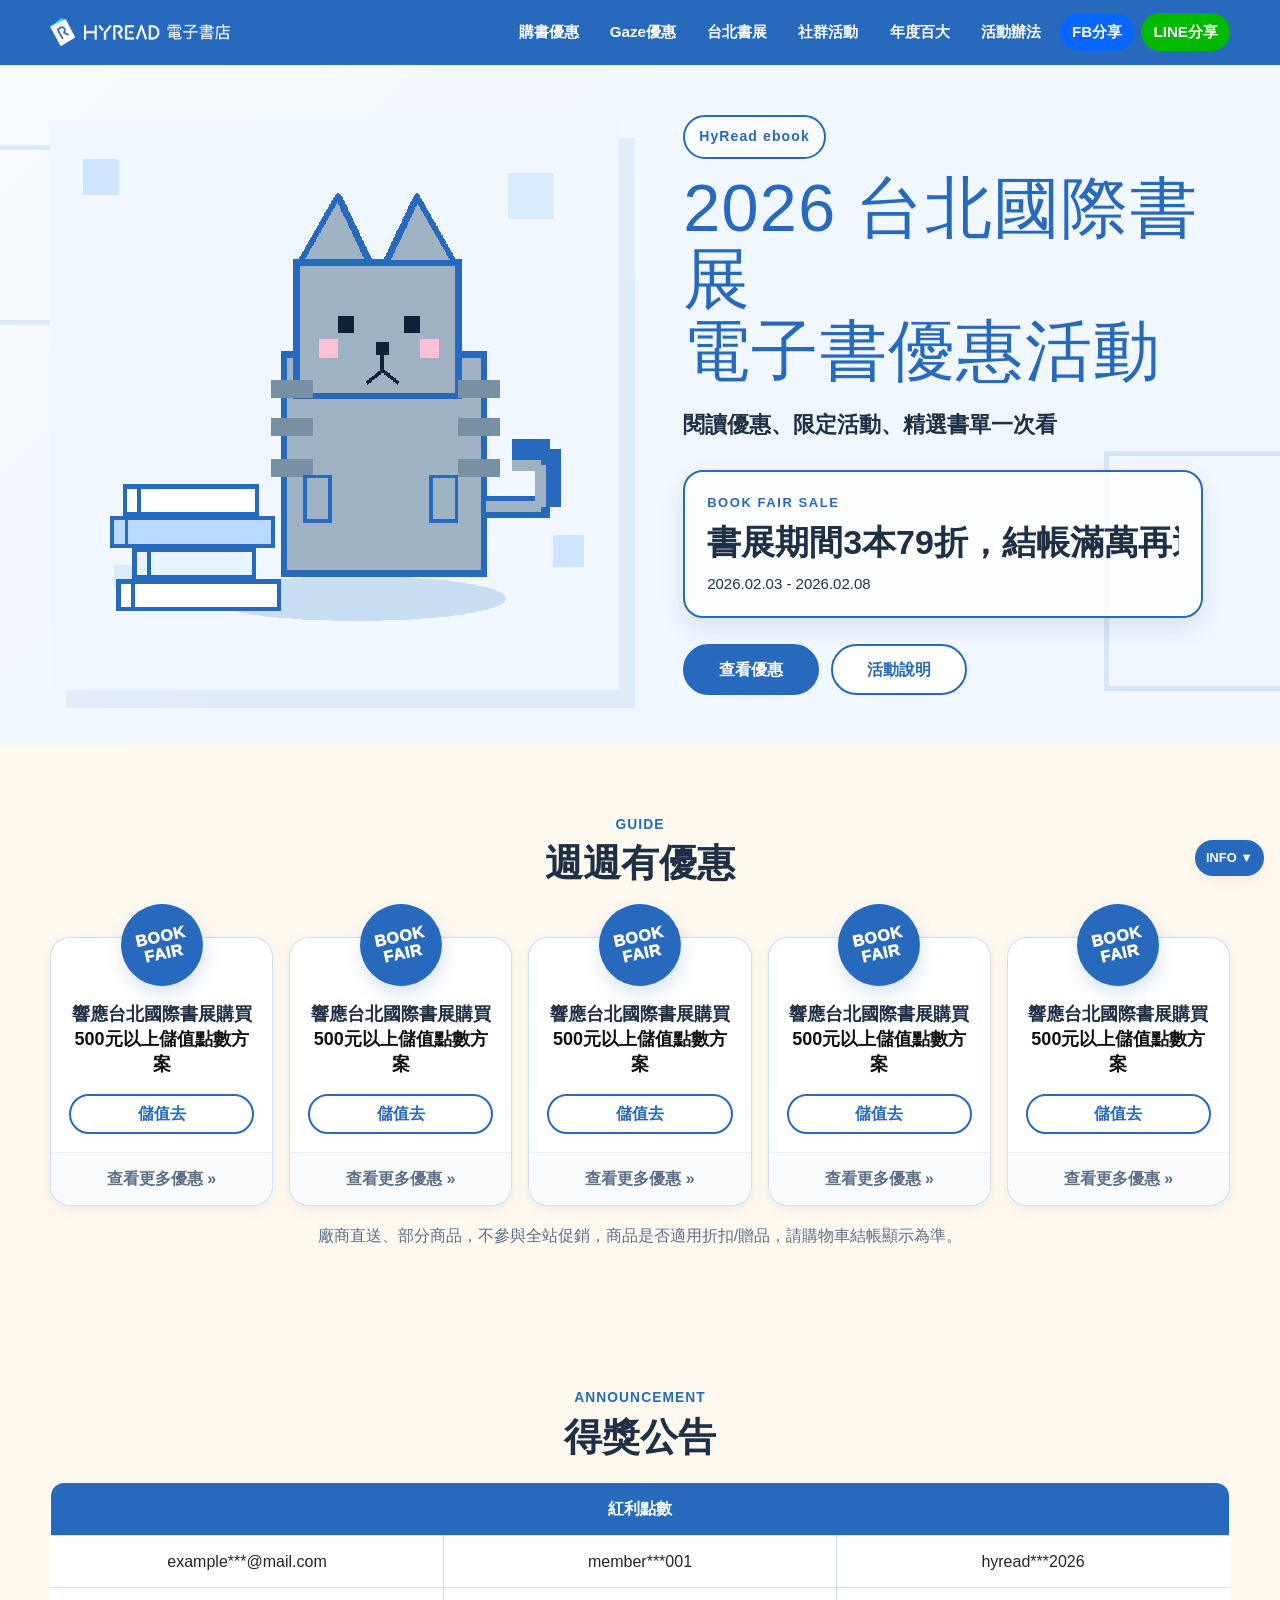
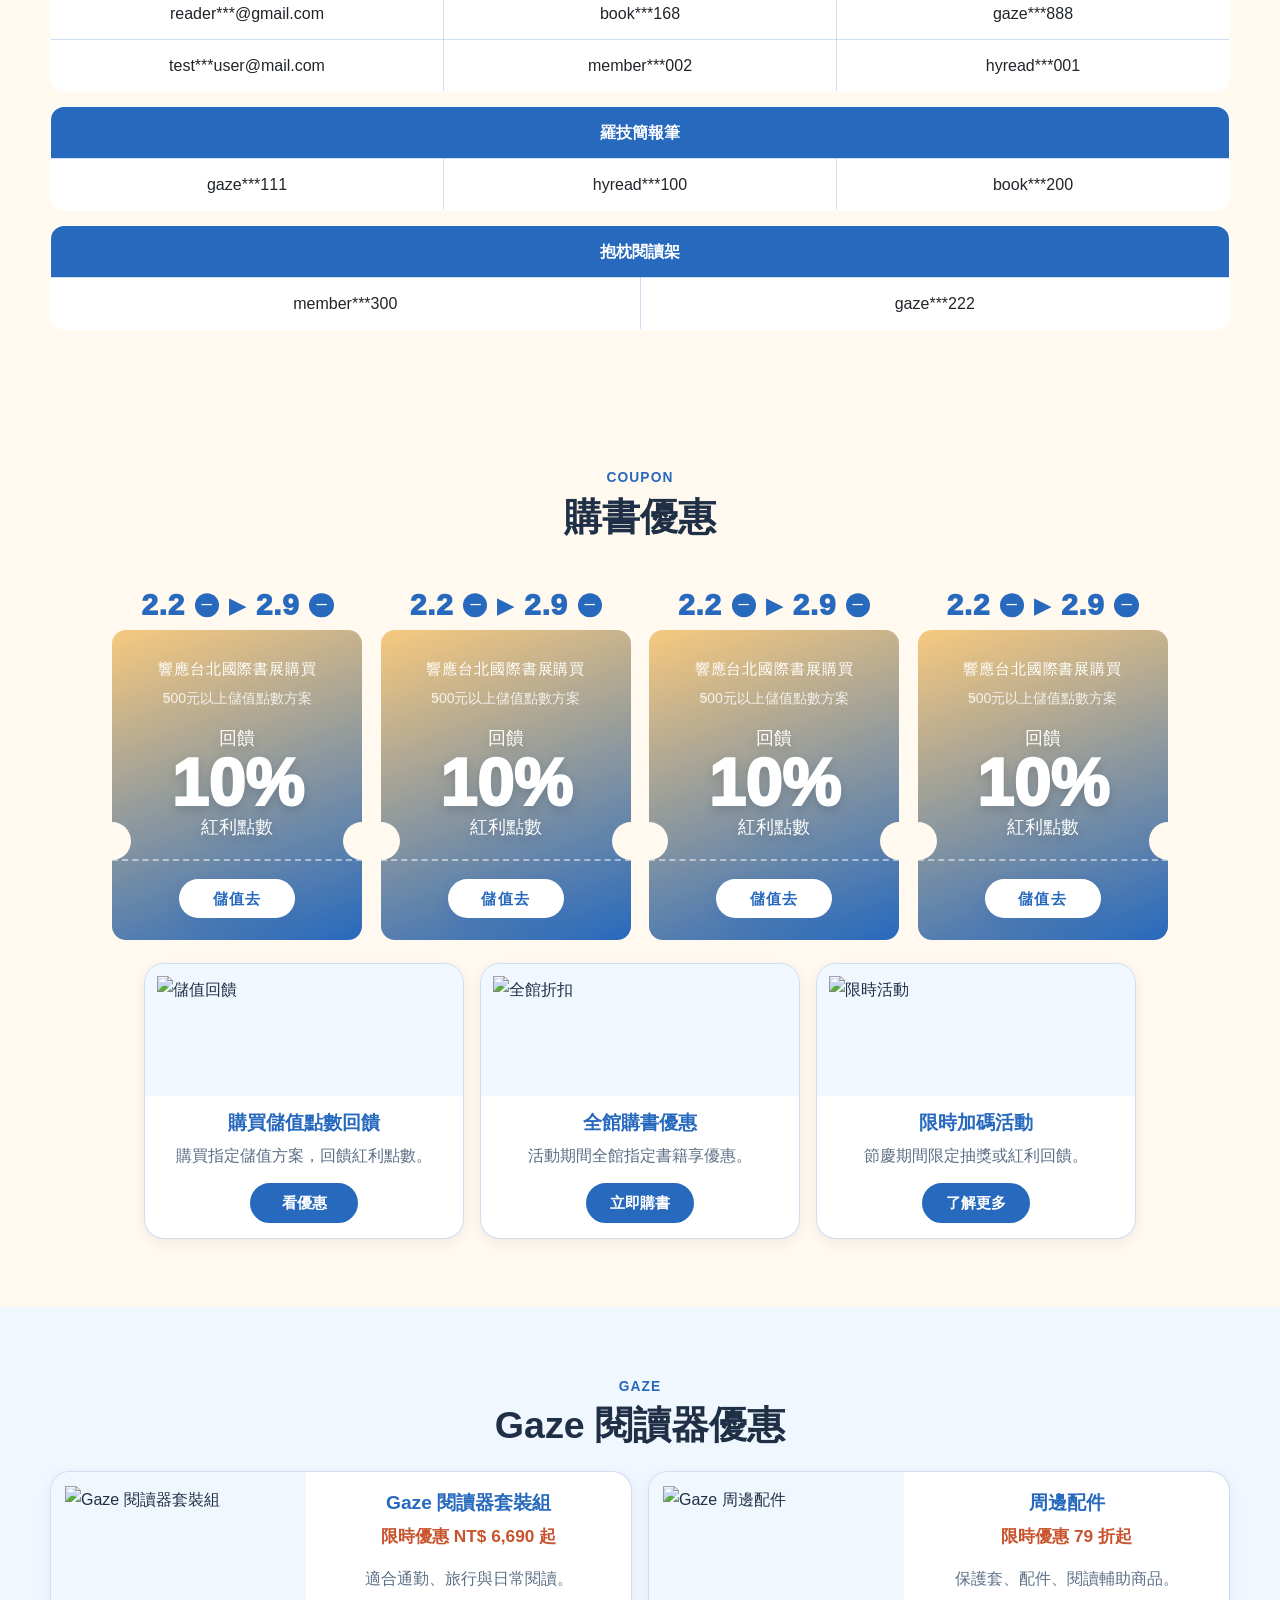
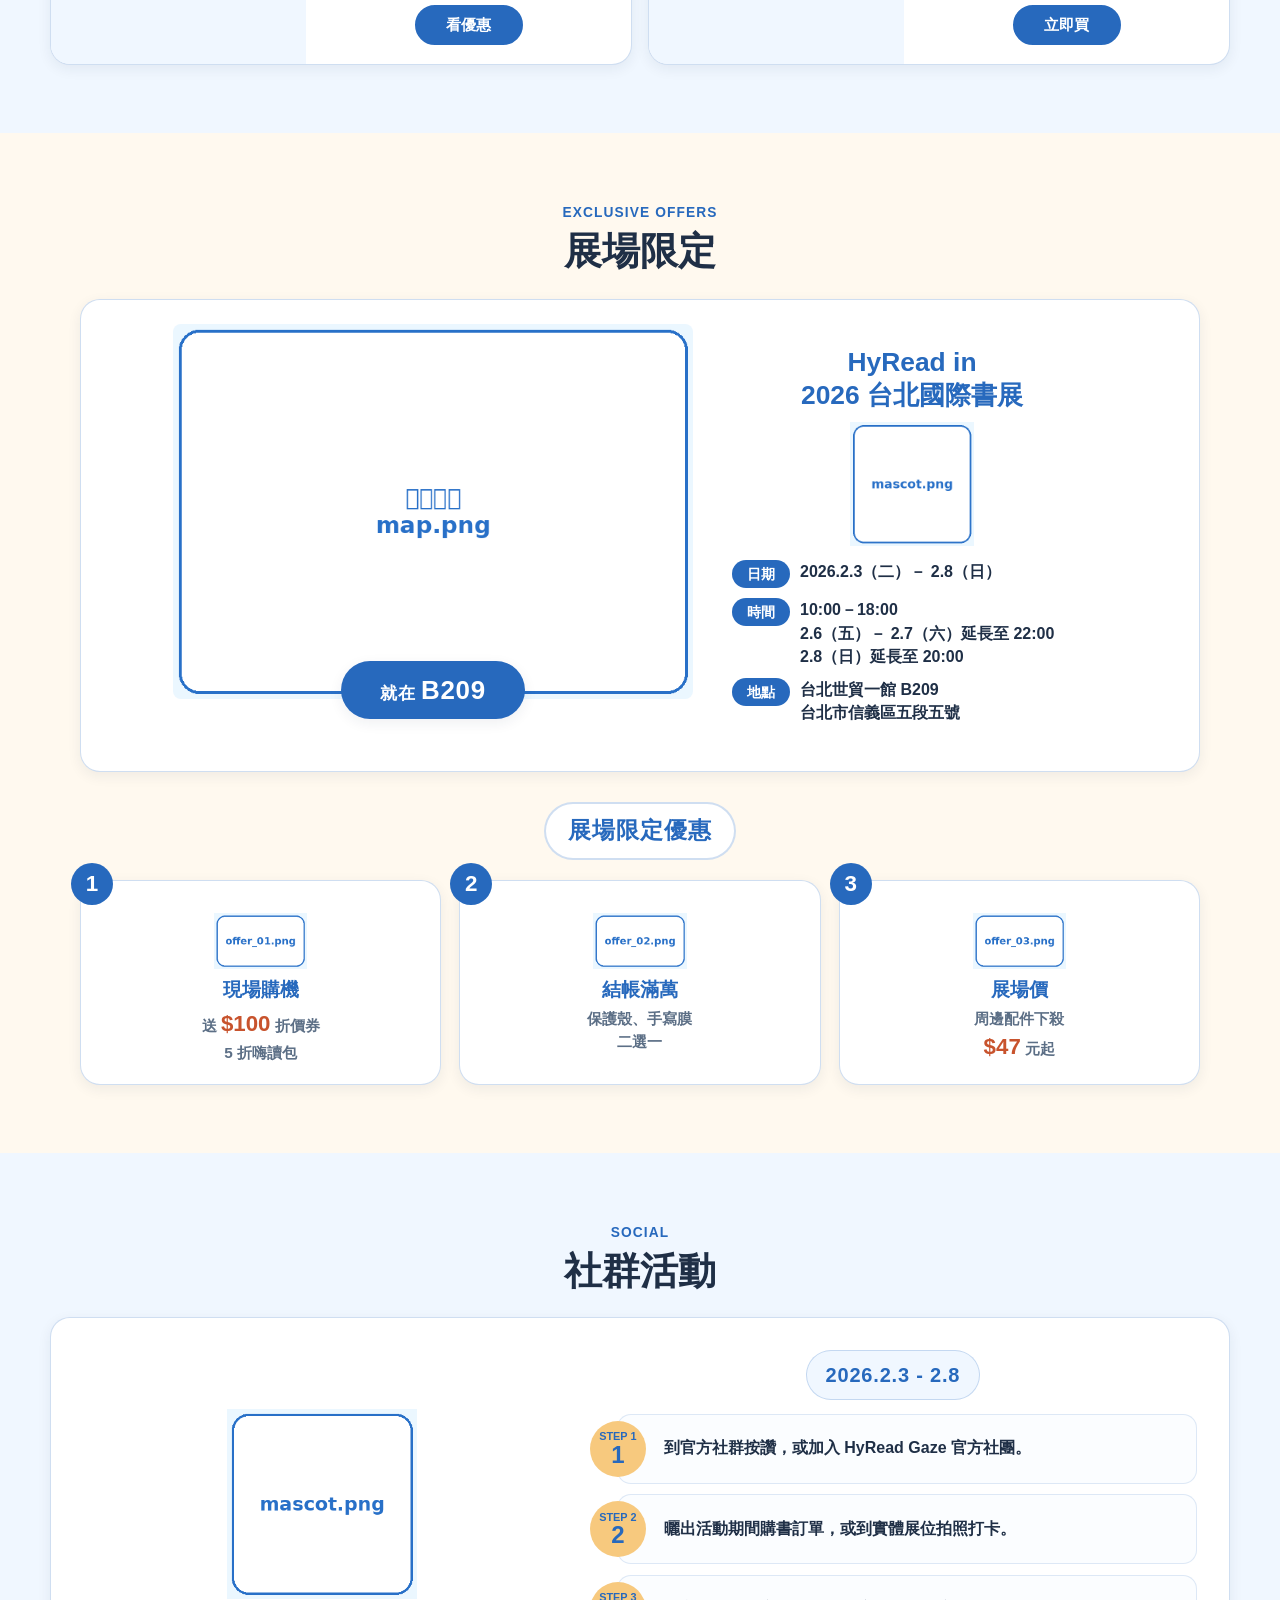
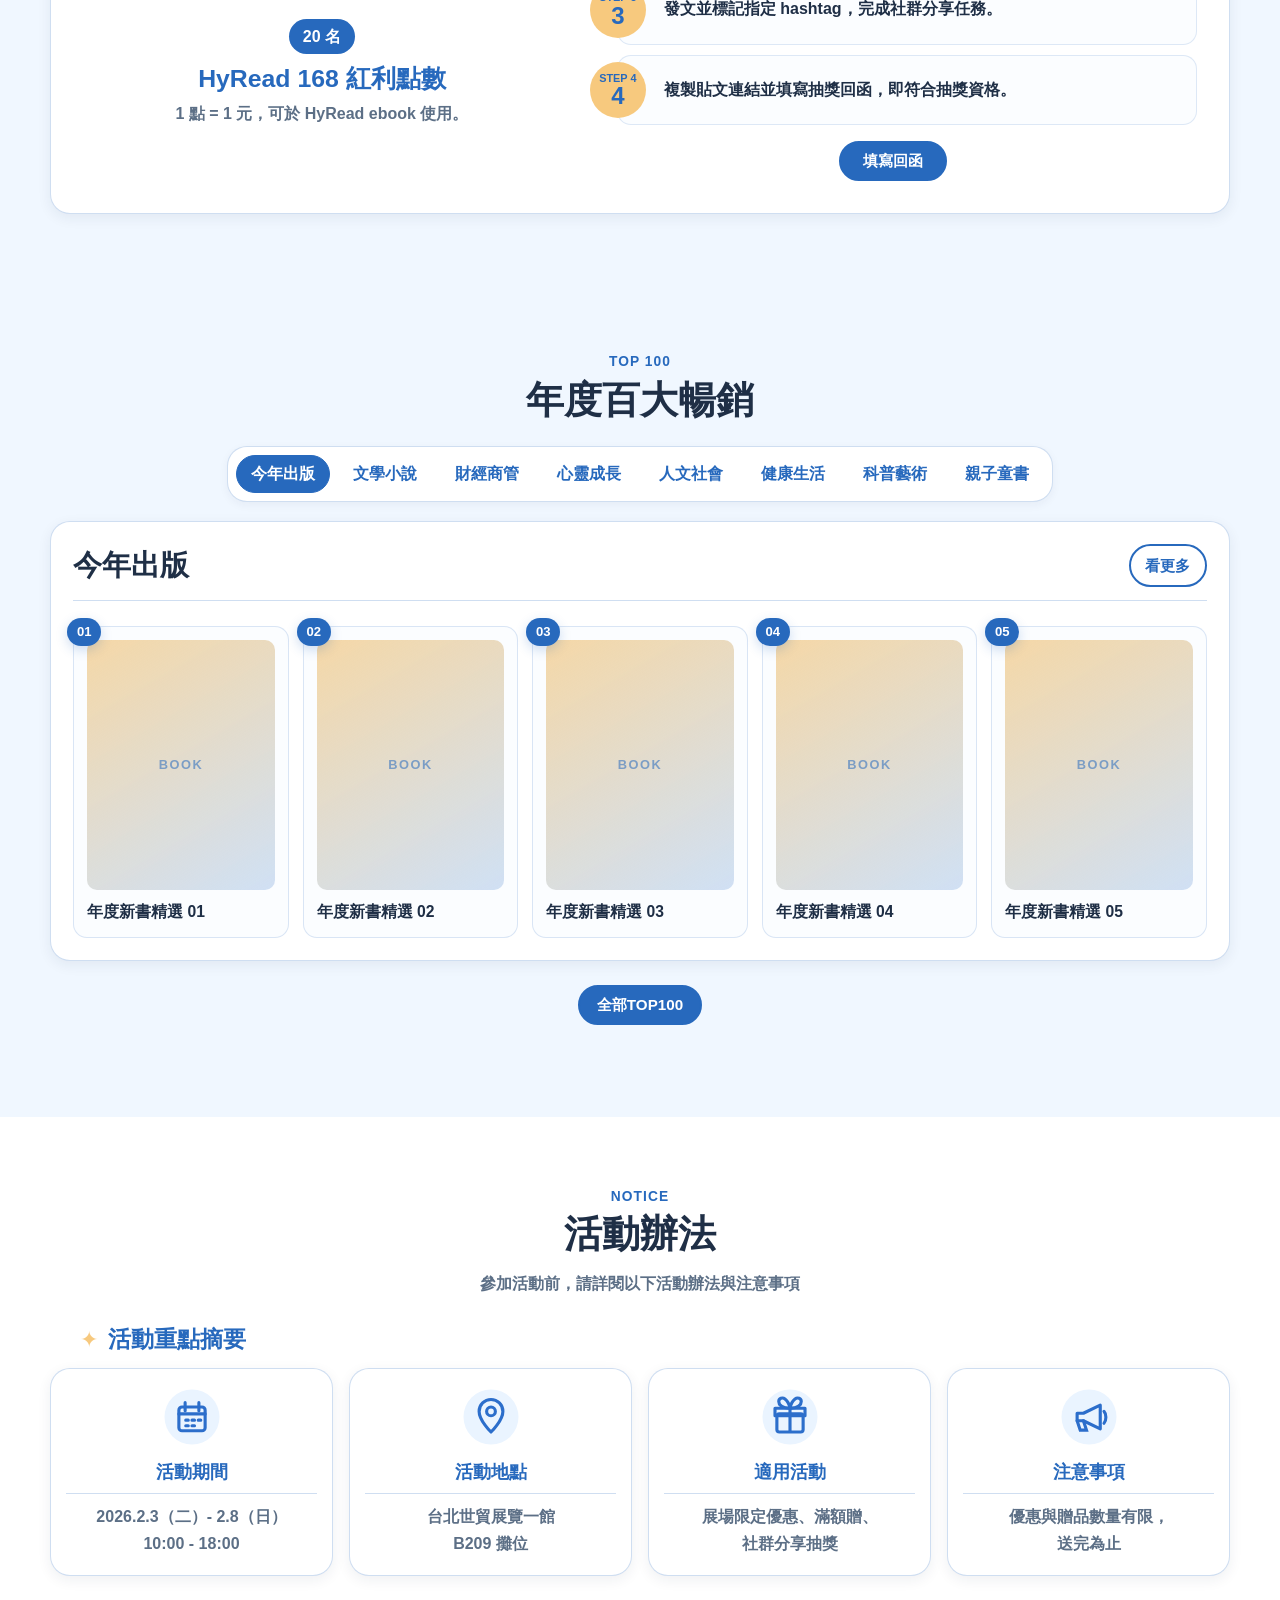
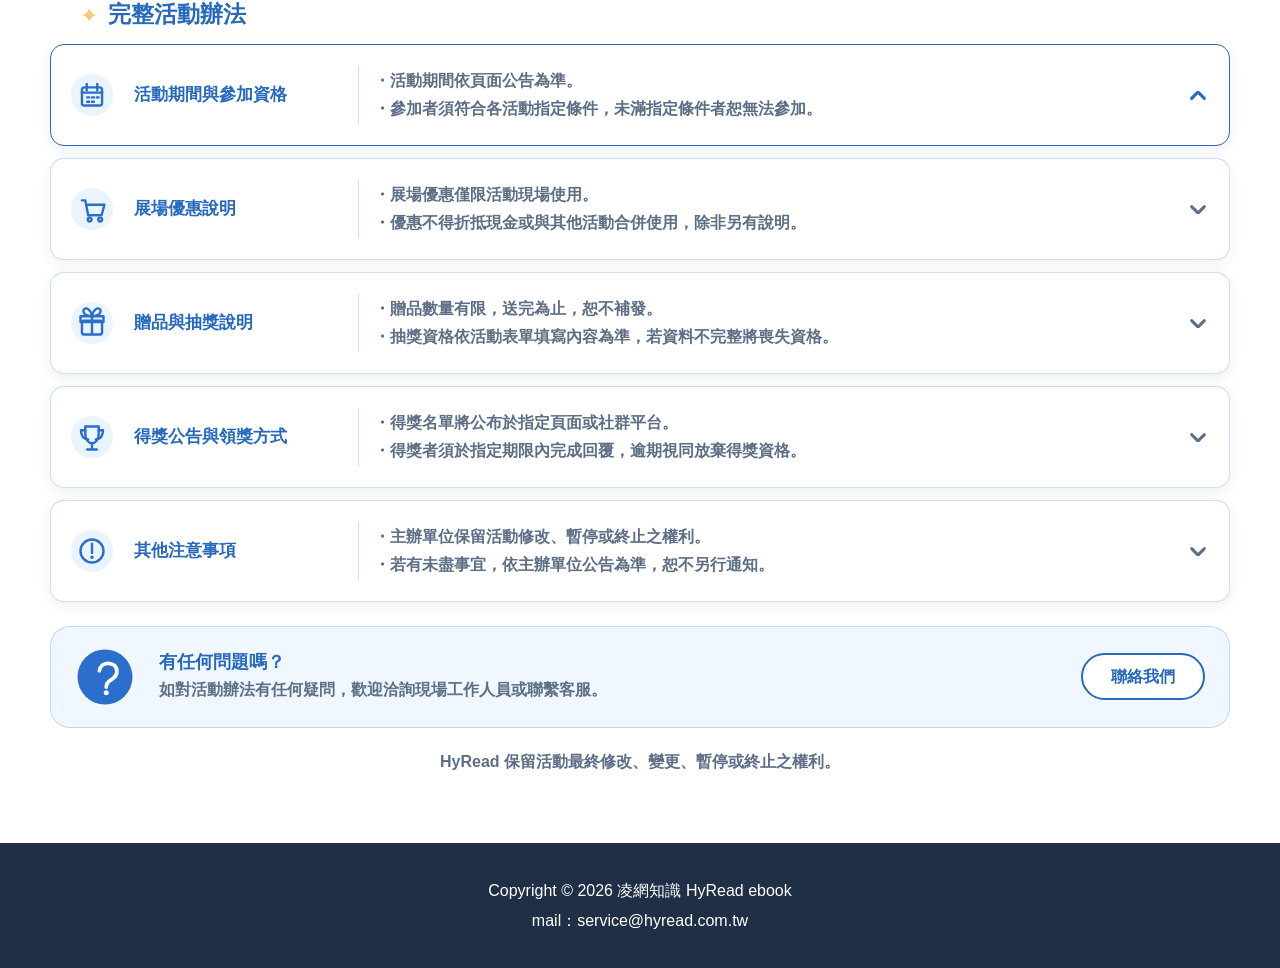
==== tibe-template-framework/index.html @ 0e1601df "Hyread bookfair web template all" ====
<!DOCTYPE html>
<html lang="zh-Hant-TW">
<head>
  <meta charset="UTF-8">
  <meta http-equiv="X-UA-Compatible" content="IE=edge,chrome=1">
  <meta name="viewport" content="width=device-width, initial-scale=1">
  <title>HyRead 線上國際書展｜活動頁模板</title>
  <meta name="description" content="HyRead 線上國際書展活動頁通用模板">
  <meta property="og:title" content="HyRead 線上國際書展">
  <meta property="og:description" content="活動優惠、Gaze 閱讀器優惠、社群活動與活動辦法。">
  <meta property="og:image" content="images/og.jpg">

  <!-- Bootstrap 4 對應版：如正式站已有載入，可刪除 CDN 並改用既有 css/js -->
  <link rel="stylesheet" href="https://cdn.jsdelivr.net/npm/bootstrap@4.6.2/dist/css/bootstrap.min.css">
  <!-- Font Awesome 用於社交分享按鈕 -->
  <link rel="stylesheet" href="https://cdnjs.cloudflare.com/ajax/libs/font-awesome/4.7.0/css/font-awesome.min.css">
  <link rel="stylesheet" href="css/event-framework.css">
  
  <!-- 社交分享按鈕樣式 -->
  <style>
    .share-buttons {
      display: flex;
      gap: 0.45rem;
      align-items: center;
      justify-content: center;
    }
    
    .share-buttons .fb-share {
      background: #0866FF;
      color: white;
    }
    
    .share-buttons .line-share {
      background: #00B900;
      color: white;
      display: inline-flex;
      align-items: center;
      min-height: 36px;
      padding: 0.35rem 0.75rem;
      border-radius: 999px;
      font-weight: 700;
      font-size: 0.95rem;
      text-decoration: none;
    }
    
    .share-buttons .line-share:hover {
      color: black;
      background: white;
    }
  </style>
</head>

<body>
  <!-- Go To Top / Info -->
  <button type="button" id="btnTop" class="float-action float-action--top" aria-label="回到上方">TOP ▲</button>
  <a href="#note" id="btnNote" class="float-action float-action--note" aria-label="前往活動辦法">INFO ▼</a>

  <!-- Layout：Navbar -->
  <nav class="event-navbar" id="navbar">
    <div class="event-container event-navbar__inner">
      <a class="event-navbar__brand" href="https://ebook.hyread.com.tw/" target="_blank" rel="noopener">
        <img src="images/hyreadlogo.png" alt="HyRead ebook 電子書店">
      </a>

      <button class="event-navbar__toggle" type="button" aria-controls="eventNavMenu" aria-expanded="false">
        <span></span><span></span><span></span>
      </button>

      <div class="event-navbar__menu" id="eventNavMenu">
        <a href="#coupon">購書優惠</a>
        <a href="#gaze">Gaze優惠</a>
        <a href="#bookfair">台北書展</a>
        <a href="#social">社群活動</a>
        <a href="#top100">年度百大</a>
        <a href="#note">活動辦法</a>
        
        <!-- 社交分享按鈕 -->
        <div class="share-buttons">
          <!-- FB分享 -->
          <a class="fb-share" href="https://www.facebook.com/sharer/sharer.php?u=https://ebook.hyread.com.tw/activity/2026tibe/index.html" target="_blank" rel="nofollow" title="分享到Facebook">
            FB分享
          </a>
          
          <!-- Line分享 -->
          <a class="line-share" href="https://social-plugins.line.me/lineit/share?url=https%3A%2F%2Febook.hyread.com.tw%2Factivity%2F2026tibe%2Findex.html" target="_blank" rel="nofollow" title="分享到LINE">
            LINE分享
          </a>
        </div>
      </div>
    </div>
  </nav>

  <!-- Sections：Hero，可只換圖片即可套用不同 UI -->
  <header class="event-hero" id="top">
    <section class="hy-kv" data-theme="bookfair" aria-label="HyRead reusable KV">
      <div class="hy-kv__inner">
        <div class="hy-kv__visual">
          <img src="images/kv_pic.png" alt="活動主視覺">
        </div>

        <div class="hy-kv__content">
          <p class="hy-kv__eyebrow">HyRead ebook</p>
          <h1 class="hy-kv__title">
            2026 台北國際書展<br>
            電子書優惠活動
          </h1>
          <p class="hy-kv__subtitle">閱讀優惠、限定活動、精選書單一次看</p>

          <div class="hy-kv__sale-card">
            <span class="hy-kv__sale-label">BOOK FAIR SALE</span>
            <div class="hy-kv__marquee" aria-label="活動優惠方案">
              <div class="hy-kv__marquee-track">
                <strong>書展期間3本79折，結帳滿萬再送小夜貓全家套組，數量有限送完為止！！</strong>
                <strong aria-hidden="true">書展期間3本79折，結帳滿萬再送小夜貓全家套組，數量有限送完為止！！</strong>
              </div>
            </div>
            <small>2026.02.03 - 2026.02.08</small>
          </div>

          <div class="hy-kv__actions">
            <a href="#coupon" class="hy-kv__btn hy-kv__btn--primary">查看優惠</a>
            <a href="#note" class="hy-kv__btn hy-kv__btn--ghost">活動說明</a>
          </div>
        </div>
      </div>
    </section>
  </header>

  <main>
    <!-- 週週有優惠 -->
    <section class="event-section event-section--notice" id="five-guide">
      <div class="event-container">
        <div class="section-heading">
          <p class="section-heading__eyebrow">Guide</p>
          <h2>週週有優惠</h2>
        </div>

        <div class="guide-block">
          <div class="guide-block__tabs">
            <article class="coupon coupon--brand">
              <div class="coupon__badge">BOOK<br>FAIR</div>
              <div class="coupon__brand-body">
                <p class="coupon__brand-copy">響應台北國際書展購買<br><strong>500元以上儲值點數方案</strong></p>
                <a class="coupon__outline-btn" href="#" target="_blank" rel="noopener">儲值去</a>
              </div>
              <a class="coupon__brand-footer" href="#" target="_blank" rel="noopener">查看更多優惠 »</a>
            </article>
            <article class="coupon coupon--brand">
              <div class="coupon__badge">BOOK<br>FAIR</div>
              <div class="coupon__brand-body">
                <p class="coupon__brand-copy">響應台北國際書展購買<br><strong>500元以上儲值點數方案</strong></p>
                <a class="coupon__outline-btn" href="#" target="_blank" rel="noopener">儲值去</a>
              </div>
              <a class="coupon__brand-footer" href="#" target="_blank" rel="noopener">查看更多優惠 »</a>
            </article>
            <article class="coupon coupon--brand">
              <div class="coupon__badge">BOOK<br>FAIR</div>
              <div class="coupon__brand-body">
                <p class="coupon__brand-copy">響應台北國際書展購買<br><strong>500元以上儲值點數方案</strong></p>
                <a class="coupon__outline-btn" href="#" target="_blank" rel="noopener">儲值去</a>
              </div>
              <a class="coupon__brand-footer" href="#" target="_blank" rel="noopener">查看更多優惠 »</a>
            </article>
            <article class="coupon coupon--brand">
              <div class="coupon__badge">BOOK<br>FAIR</div>
              <div class="coupon__brand-body">
                <p class="coupon__brand-copy">響應台北國際書展購買<br><strong>500元以上儲值點數方案</strong></p>
                <a class="coupon__outline-btn" href="#" target="_blank" rel="noopener">儲值去</a>
              </div>
              <a class="coupon__brand-footer" href="#" target="_blank" rel="noopener">查看更多優惠 »</a>
            </article>
            <article class="coupon coupon--brand">
              <div class="coupon__badge">BOOK<br>FAIR</div>
              <div class="coupon__brand-body">
                <p class="coupon__brand-copy">響應台北國際書展購買<br><strong>500元以上儲值點數方案</strong></p>
                <a class="coupon__outline-btn" href="#" target="_blank" rel="noopener">儲值去</a>
              </div>
              <a class="coupon__brand-footer" href="#" target="_blank" rel="noopener">查看更多優惠 »</a>
            </article>
          </div>
          <p class="guide-block__note">廠商直送、部分商品，不參與全站促銷，商品是否適用折扣/贈品，請購物車結帳顯示為準。</p>
        </div>
      </div>
    </section>

    <!-- 可重複區塊：得獎公告 / 表格 -->
    <section class="event-section event-section--notice" id="winner">
      <div class="event-container">
        <div class="section-heading">
          <p class="section-heading__eyebrow">Announcement</p>
          <h2>得獎公告</h2>
        </div>

        <div class="winner-table-list">
          <!-- 紅利點數表格 -->
          <div class="table-responsive">
            <table class="table event-table">
              <thead>
                <tr>
                  <th colspan="3">紅利點數</th>
                </tr>
              </thead>
              <tbody>
                <tr>
                  <td>example***@mail.com</td>
                  <td>member***001</td>
                  <td>hyread***2026</td>
                </tr>
                <tr>
                  <td>reader***@gmail.com</td>
                  <td>book***168</td>
                  <td>gaze***888</td>
                </tr>
                <tr>
                  <td>test***user@mail.com</td>
                  <td>member***002</td>
                  <td>hyread***001</td>
                </tr>
              </tbody>
            </table>
          </div>

          <!-- 羅技簡報筆表格 -->
          <div class="table-responsive">
            <table class="table event-table">
              <thead>
                <tr>
                  <th colspan="3">羅技簡報筆</th>
                </tr>
              </thead>
              <tbody>
                <tr>
                  <td>gaze***111</td>
                  <td>hyread***100</td>
                  <td>book***200</td>
                </tr>
              </tbody>
            </table>
          </div>

          <!-- 抱枕閱讀架表格 -->
          <div class="table-responsive">
            <table class="table event-table">
              <thead>
                <tr>
                  <th colspan="2">抱枕閱讀架</th>
                </tr>
              </thead>
              <tbody>
                <tr>
                  <td>member***300</td>
                  <td>gaze***222</td>
                </tr>
              </tbody>
            </table>
          </div>
        </div>
      </div>
    </section>

    <!-- Coupon：優惠卡片區 -->
    <section class="event-section" id="coupon">
      <div class="event-container">
        <div class="section-heading">
          <p class="section-heading__eyebrow">Coupon</p>
          <h2>購書優惠</h2>
        </div>

        <div class="coupon-vertical-grid">
          <!-- 01：直式折扣券 -->
          <article class="coupon coupon--vertical" style="--coupon-main: var(--event-primary); --coupon-main-2: var(--event-secondary);">
            <div class="coupon__date" aria-label="2月2日星期一到2月9日星期一">
              <span>2.2</span>
              <span class="coupon__date-dot">一</span>
              <span class="coupon__date-arrow">▶</span>
              <span>2.9</span>
              <span class="coupon__date-dot">一</span>
            </div>

            <div class="coupon__body">
              <p class="coupon__eyebrow">響應台北國際書展購買</p>
              <p class="coupon__desc">500元以上儲值點數方案</p>

              <div class="coupon__big-offer">
                <span class="coupon__offer-label">回饋</span>
                <strong class="coupon__offer-num">10%</strong>
                <span class="coupon__offer-sub">紅利點數</span>
              </div>

              <div class="coupon__tear-line"></div>

              <a class="coupon__pill-btn" href="#" target="_blank" rel="noopener">儲值去</a>
            </div>
          </article>

          <!-- 01：直式折扣券 -->
          <article class="coupon coupon--vertical" style="--coupon-main: var(--event-primary); --coupon-main-2: var(--event-secondary);">
            <div class="coupon__date" aria-label="2月2日星期一到2月9日星期一">
              <span>2.2</span>
              <span class="coupon__date-dot">一</span>
              <span class="coupon__date-arrow">▶</span>
              <span>2.9</span>
              <span class="coupon__date-dot">一</span>
            </div>

            <div class="coupon__body">
              <p class="coupon__eyebrow">響應台北國際書展購買</p>
              <p class="coupon__desc">500元以上儲值點數方案</p>

              <div class="coupon__big-offer">
                <span class="coupon__offer-label">回饋</span>
                <strong class="coupon__offer-num">10%</strong>
                <span class="coupon__offer-sub">紅利點數</span>
              </div>

              <div class="coupon__tear-line"></div>

              <a class="coupon__pill-btn" href="#" target="_blank" rel="noopener">儲值去</a>
            </div>
          </article>

          <!-- 01：直式折扣券 -->
          <article class="coupon coupon--vertical" style="--coupon-main: var(--event-primary); --coupon-main-2: var(--event-secondary);">
            <div class="coupon__date" aria-label="2月2日星期一到2月9日星期一">
              <span>2.2</span>
              <span class="coupon__date-dot">一</span>
              <span class="coupon__date-arrow">▶</span>
              <span>2.9</span>
              <span class="coupon__date-dot">一</span>
            </div>

            <div class="coupon__body">
              <p class="coupon__eyebrow">響應台北國際書展購買</p>
              <p class="coupon__desc">500元以上儲值點數方案</p>

              <div class="coupon__big-offer">
                <span class="coupon__offer-label">回饋</span>
                <strong class="coupon__offer-num">10%</strong>
                <span class="coupon__offer-sub">紅利點數</span>
              </div>

              <div class="coupon__tear-line"></div>

              <a class="coupon__pill-btn" href="#" target="_blank" rel="noopener">儲值去</a>
            </div>
          </article>

          <!-- 01：直式折扣券 -->
          <article class="coupon coupon--vertical" style="--coupon-main: var(--event-primary); --coupon-main-2: var(--event-secondary);">
            <div class="coupon__date" aria-label="2月2日星期一到2月9日星期一">
              <span>2.2</span>
              <span class="coupon__date-dot">一</span>
              <span class="coupon__date-arrow">▶</span>
              <span>2.9</span>
              <span class="coupon__date-dot">一</span>
            </div>

            <div class="coupon__body">
              <p class="coupon__eyebrow">響應台北國際書展購買</p>
              <p class="coupon__desc">500元以上儲值點數方案</p>

              <div class="coupon__big-offer">
                <span class="coupon__offer-label">回饋</span>
                <strong class="coupon__offer-num">10%</strong>
                <span class="coupon__offer-sub">紅利點數</span>
              </div>

              <div class="coupon__tear-line"></div>

              <a class="coupon__pill-btn" href="#" target="_blank" rel="noopener">儲值去</a>
            </div>
          </article>
        </div>

        <div class="coupon-grid">
          <article class="coupon-card">
            <img src="images/coupon_01.png" alt="儲值回饋">
            <div class="coupon-card__body">
              <h3>購買儲值點數回饋</h3>
              <p>購買指定儲值方案，回饋紅利點數。</p>
              <a class="event-btn" href="#" target="_blank" rel="noopener">看優惠</a>
            </div>
          </article>

          <article class="coupon-card">
            <img src="images/coupon_02.png" alt="全館折扣">
            <div class="coupon-card__body">
              <h3>全館購書優惠</h3>
              <p>活動期間全館指定書籍享優惠。</p>
              <a class="event-btn" href="#" target="_blank" rel="noopener">立即購書</a>
            </div>
          </article>

          <article class="coupon-card">
            <img src="images/coupon_03.png" alt="限時活動">
            <div class="coupon-card__body">
              <h3>限時加碼活動</h3>
              <p>節慶期間限定抽獎或紅利回饋。</p>
              <a class="event-btn" href="#" target="_blank" rel="noopener">了解更多</a>
            </div>
          </article>
        </div>
      </div>
    </section>

    <!-- Product：Gaze 商品 / 閱讀器區 -->
    <section class="event-section event-section--accent" id="gaze">
      <div class="event-container">
        <div class="section-heading">
          <p class="section-heading__eyebrow">Gaze</p>
          <h2>Gaze 閱讀器優惠</h2>
        </div>

        <div class="product-grid">
          <article class="product-card">
            <img src="images/product_gaze_01.png" alt="Gaze 閱讀器套裝組">
            <div class="product-card__body">
              <h3>Gaze 閱讀器套裝組</h3>
              <p class="product-card__price">限時優惠 NT$ 6,690 起</p>
              <p>適合通勤、旅行與日常閱讀。</p>
              <a class="event-btn" href="#" target="_blank" rel="noopener">看優惠</a>
            </div>
          </article>

          <article class="product-card">
            <img src="images/product_gaze_02.png" alt="Gaze 周邊配件">
            <div class="product-card__body">
              <h3>周邊配件</h3>
              <p class="product-card__price">限時優惠 79 折起</p>
              <p>保護套、配件、閱讀輔助商品。</p>
              <a class="event-btn" href="#" target="_blank" rel="noopener">立即買</a>
            </div>
          </article>
        </div>
      </div>
    </section>

    <!-- Exhibition Offers[S] -->
    <section class="event-section expo-offers-section" id="bookfair">
      <div class="event-container expo-wrap">
        <div class="section-heading">
          <p class="section-heading__eyebrow">Exclusive Offers</p>
          <h2>展場限定</h2>
        </div>

        <div class="expo-info-panel">
          <div class="expo-info-panel__map">
            <div class="expo-map-card">
              <button
                class="expo-map-trigger"
                type="button"
                data-toggle="modal"
                data-target="#expoMapModal"
                aria-label="點擊放大展場地圖"
              >
                <img src="images/map/map.png" alt="展場位置地圖">
              </button>

              <div class="expo-booth-badge">
                就在 <strong>B209</strong>
              </div>
            </div>
          </div>

          <div class="expo-info-panel__details">
            <div class="expo-info-card">
              <div class="expo-info-cloud">
                <h3>HyRead in<br>2026 台北國際書展</h3>
              </div>

              <div class="expo-mascot">
                <img src="images/info/mascot.png" alt="活動角色圖">
              </div>

              <ul class="expo-info-list">
                <li>
                  <span>日期</span>
                  <p>2026.2.3（二）－ 2.8（日）</p>
                </li>
                <li>
                  <span>時間</span>
                  <p>10:00－18:00<br>2.6（五）－ 2.7（六）延長至 22:00<br>2.8（日）延長至 20:00</p>
                </li>
                <li>
                  <span>地點</span>
                  <p>台北世貿一館 B209<br>台北市信義區五段五號</p>
                </li>
              </ul>
            </div>
          </div>
        </div>

        <div class="expo-offers-heading text-center">
          <span>展場限定優惠</span>
        </div>

        <div class="expo-offers-grid">
          <article class="expo-offer-card">
            <div class="offer-number">1</div>
            <div class="offer-icon">
              <img src="images/offers/offer_01.png" alt="現場購機">
            </div>
            <div class="offer-content">
              <h3>現場購機</h3>
              <ul>
                <li>送 <strong>$100</strong> 折價券</li>
                <li>5 折嗨讀包</li>
              </ul>
            </div>
          </article>

          <article class="expo-offer-card">
            <div class="offer-number">2</div>
            <div class="offer-icon">
              <img src="images/offers/offer_02.png" alt="結帳滿萬">
            </div>
            <div class="offer-content">
              <h3>結帳滿萬</h3>
              <p>保護殼、手寫膜<br class="d-none d-sm-block">二選一</p>
            </div>
          </article>

          <article class="expo-offer-card">
            <div class="offer-number">3</div>
            <div class="offer-icon">
              <img src="images/offers/offer_03.png" alt="展場價">
            </div>
            <div class="offer-content">
              <h3>展場價</h3>
              <p>周邊配件下殺<br><strong>$47</strong> 元起</p>
            </div>
          </article>
        </div>
      </div>
    </section>
    <!-- Exhibition Offers[E] -->

    <!-- Map Modal[S] -->
    <div class="modal fade expo-map-modal" id="expoMapModal" tabindex="-1" role="dialog" aria-hidden="true">
      <div class="modal-dialog modal-dialog-centered modal-lg" role="document">
        <div class="modal-content">
          <button type="button" class="expo-modal-close" data-dismiss="modal" aria-label="Close">×</button>
          <div class="modal-body">
            <img src="images/map/map_large.png" alt="展場位置放大圖">
          </div>
        </div>
      </div>
    </div>
    <!-- Map Modal[E] -->

    <!-- Social / CTA -->
    <section class="event-section event-section--accent" id="social">
      <div class="event-container">
        <div class="section-heading">
          <p class="section-heading__eyebrow">Social</p>
          <h2>社群活動</h2>
        </div>

        <div class="social-campaign-card">
          <div class="social-prize-area" aria-label="活動獎品">
            <div class="social-prize-visual">
              <img src="images/info/mascot.png" alt="活動獎品圖片">
            </div>
            <div class="social-prize-text">
              <p class="prize-count">20 名</p>
              <h3>HyRead 168 紅利點數</h3>
              <p>1 點 = 1 元，可於 HyRead ebook 使用。</p>
            </div>
          </div>

          <div class="social-info-area" aria-label="活動說明">
            <div class="social-date-badge">2026.2.3 - 2.8</div>
            <ol class="social-step-list">
              <li><span class="step-number">STEP 1</span><p>到官方社群按讚，或加入 HyRead Gaze 官方社團。</p></li>
              <li><span class="step-number">STEP 2</span><p>曬出活動期間購書訂單，或到實體展位拍照打卡。</p></li>
              <li><span class="step-number">STEP 3</span><p>發文並標記指定 hashtag，完成社群分享任務。</p></li>
              <li><span class="step-number">STEP 4</span><p>複製貼文連結並填寫抽獎回函，即符合抽獎資格。</p></li>
            </ol>
            <a class="event-btn social-form-btn" href="#" target="_blank" rel="noopener">填寫回函</a>
          </div>
        </div>
      </div>
    </section>

    <!-- Ranking：年度百大 / 書籍分類 -->
    <section class="event-section ranking-section" id="top100">
      <div class="event-container">
        <div class="section-heading">
          <p class="section-heading__eyebrow">Top 100</p>
          <h2>年度百大暢銷</h2>
        </div>

        <div class="category-nav" aria-label="年度百大暢銷分類選單">
          <button class="is-active" type="button" data-rank-target="rank-new" aria-controls="rank-new" aria-pressed="true">今年出版</button>
          <button type="button" data-rank-target="rank-fiction" aria-controls="rank-fiction" aria-pressed="false">文學小說</button>
          <button type="button" data-rank-target="rank-business" aria-controls="rank-business" aria-pressed="false">財經商管</button>
          <button type="button" data-rank-target="rank-growth" aria-controls="rank-growth" aria-pressed="false">心靈成長</button>
          <button type="button" data-rank-target="rank-humanities" aria-controls="rank-humanities" aria-pressed="false">人文社會</button>
          <button type="button" data-rank-target="rank-life" aria-controls="rank-life" aria-pressed="false">健康生活</button>
          <button type="button" data-rank-target="rank-science" aria-controls="rank-science" aria-pressed="false">科普藝術</button>
          <button type="button" data-rank-target="rank-kids" aria-controls="rank-kids" aria-pressed="false">親子童書</button>
        </div>

        <div class="rank-category is-active" id="rank-new">
          <div class="rank-category__head">
            <h3>今年出版</h3>
            <a href="#" target="_blank" rel="noopener">看更多</a>
          </div>
          <div class="book-list book-list--rank">
            <article class="book-card"><span class="rank-num">01</span><div class="book-card__cover">Book</div><h4>年度新書精選 01</h4></article>
            <article class="book-card"><span class="rank-num">02</span><div class="book-card__cover">Book</div><h4>年度新書精選 02</h4></article>
            <article class="book-card"><span class="rank-num">03</span><div class="book-card__cover">Book</div><h4>年度新書精選 03</h4></article>
            <article class="book-card"><span class="rank-num">04</span><div class="book-card__cover">Book</div><h4>年度新書精選 04</h4></article>
            <article class="book-card"><span class="rank-num">05</span><div class="book-card__cover">Book</div><h4>年度新書精選 05</h4></article>
          </div>
        </div>

        <div class="rank-category" id="rank-fiction" hidden>
          <div class="rank-category__head">
            <h3>文學小說</h3>
            <a href="#" target="_blank" rel="noopener">看更多</a>
          </div>
          <div class="book-list book-list--rank">
            <article class="book-card"><span class="rank-num">01</span><div class="book-card__cover">Book</div><h4>文學小說精選 01</h4></article>
            <article class="book-card"><span class="rank-num">02</span><div class="book-card__cover">Book</div><h4>文學小說精選 02</h4></article>
            <article class="book-card"><span class="rank-num">03</span><div class="book-card__cover">Book</div><h4>文學小說精選 03</h4></article>
            <article class="book-card"><span class="rank-num">04</span><div class="book-card__cover">Book</div><h4>文學小說精選 04</h4></article>
            <article class="book-card"><span class="rank-num">05</span><div class="book-card__cover">Book</div><h4>文學小說精選 05</h4></article>
          </div>
        </div>

        <div class="rank-category" id="rank-business" hidden>
          <div class="rank-category__head">
            <h3>財經商管</h3>
            <a href="#" target="_blank" rel="noopener">看更多</a>
          </div>
          <div class="book-list book-list--rank">
            <article class="book-card"><span class="rank-num">01</span><div class="book-card__cover">Book</div><h4>財經商管精選 01</h4></article>
            <article class="book-card"><span class="rank-num">02</span><div class="book-card__cover">Book</div><h4>財經商管精選 02</h4></article>
            <article class="book-card"><span class="rank-num">03</span><div class="book-card__cover">Book</div><h4>財經商管精選 03</h4></article>
            <article class="book-card"><span class="rank-num">04</span><div class="book-card__cover">Book</div><h4>財經商管精選 04</h4></article>
            <article class="book-card"><span class="rank-num">05</span><div class="book-card__cover">Book</div><h4>財經商管精選 05</h4></article>
          </div>
        </div>

        <div class="rank-category" id="rank-growth" hidden>
          <div class="rank-category__head">
            <h3>心靈成長</h3>
            <a href="#" target="_blank" rel="noopener">看更多</a>
          </div>
          <div class="book-list book-list--rank">
            <article class="book-card"><span class="rank-num">01</span><div class="book-card__cover">Book</div><h4>心靈成長精選 01</h4></article>
            <article class="book-card"><span class="rank-num">02</span><div class="book-card__cover">Book</div><h4>心靈成長精選 02</h4></article>
            <article class="book-card"><span class="rank-num">03</span><div class="book-card__cover">Book</div><h4>心靈成長精選 03</h4></article>
            <article class="book-card"><span class="rank-num">04</span><div class="book-card__cover">Book</div><h4>心靈成長精選 04</h4></article>
            <article class="book-card"><span class="rank-num">05</span><div class="book-card__cover">Book</div><h4>心靈成長精選 05</h4></article>
          </div>
        </div>

        <div class="rank-category" id="rank-humanities" hidden>
          <div class="rank-category__head">
            <h3>人文社會</h3>
            <a href="#" target="_blank" rel="noopener">看更多</a>
          </div>
          <div class="book-list book-list--rank">
            <article class="book-card"><span class="rank-num">01</span><div class="book-card__cover">Book</div><h4>人文社會精選 01</h4></article>
            <article class="book-card"><span class="rank-num">02</span><div class="book-card__cover">Book</div><h4>人文社會精選 02</h4></article>
            <article class="book-card"><span class="rank-num">03</span><div class="book-card__cover">Book</div><h4>人文社會精選 03</h4></article>
            <article class="book-card"><span class="rank-num">04</span><div class="book-card__cover">Book</div><h4>人文社會精選 04</h4></article>
            <article class="book-card"><span class="rank-num">05</span><div class="book-card__cover">Book</div><h4>人文社會精選 05</h4></article>
          </div>
        </div>

        <div class="rank-category" id="rank-life" hidden>
          <div class="rank-category__head">
            <h3>健康生活</h3>
            <a href="#" target="_blank" rel="noopener">看更多</a>
          </div>
          <div class="book-list book-list--rank">
            <article class="book-card"><span class="rank-num">01</span><div class="book-card__cover">Book</div><h4>健康生活精選 01</h4></article>
            <article class="book-card"><span class="rank-num">02</span><div class="book-card__cover">Book</div><h4>健康生活精選 02</h4></article>
            <article class="book-card"><span class="rank-num">03</span><div class="book-card__cover">Book</div><h4>健康生活精選 03</h4></article>
            <article class="book-card"><span class="rank-num">04</span><div class="book-card__cover">Book</div><h4>健康生活精選 04</h4></article>
            <article class="book-card"><span class="rank-num">05</span><div class="book-card__cover">Book</div><h4>健康生活精選 05</h4></article>
          </div>
        </div>

        <div class="rank-category" id="rank-science" hidden>
          <div class="rank-category__head">
            <h3>科普藝術</h3>
            <a href="#" target="_blank" rel="noopener">看更多</a>
          </div>
          <div class="book-list book-list--rank">
            <article class="book-card"><span class="rank-num">01</span><div class="book-card__cover">Book</div><h4>科普藝術精選 01</h4></article>
            <article class="book-card"><span class="rank-num">02</span><div class="book-card__cover">Book</div><h4>科普藝術精選 02</h4></article>
            <article class="book-card"><span class="rank-num">03</span><div class="book-card__cover">Book</div><h4>科普藝術精選 03</h4></article>
            <article class="book-card"><span class="rank-num">04</span><div class="book-card__cover">Book</div><h4>科普藝術精選 04</h4></article>
            <article class="book-card"><span class="rank-num">05</span><div class="book-card__cover">Book</div><h4>科普藝術精選 05</h4></article>
          </div>
        </div>

        <div class="rank-category" id="rank-kids" hidden>
          <div class="rank-category__head">
            <h3>親子童書</h3>
            <a href="#" target="_blank" rel="noopener">看更多</a>
          </div>
          <div class="book-list book-list--rank">
            <article class="book-card"><span class="rank-num">01</span><div class="book-card__cover">Book</div><h4>親子童書精選 01</h4></article>
            <article class="book-card"><span class="rank-num">02</span><div class="book-card__cover">Book</div><h4>親子童書精選 02</h4></article>
            <article class="book-card"><span class="rank-num">03</span><div class="book-card__cover">Book</div><h4>親子童書精選 03</h4></article>
            <article class="book-card"><span class="rank-num">04</span><div class="book-card__cover">Book</div><h4>親子童書精選 04</h4></article>
            <article class="book-card"><span class="rank-num">05</span><div class="book-card__cover">Book</div><h4>親子童書精選 05</h4></article>
          </div>
        </div>

        <div class="d-flex justify-content-center align-items-center my-4">
          <a class="event-btn" href="https://ebook.hyread.com.tw/Template/store/eventPage.jsp?id=5444" target="_blank" rel="noopener" title="全部TOP100">全部TOP100</a>
        </div>
      </div>
    </section>

    <!-- Note / 活動辦法：放 Footer 前 -->
    <section class="event-section event-note" id="note">
      <div class="event-container">
        <div class="rules-title">
          <p class="section-heading__eyebrow">Notice</p>
          <h2>活動辦法</h2>
          <p class="rules-subtitle">參加活動前，請詳閱以下活動辦法與注意事項</p>
        </div>

        <div class="rules-block-title">
          <span class="sparkle">✦</span>
          <h3>活動重點摘要</h3>
        </div>

        <div class="rules-summary-grid">
          <article class="rules-summary-card">
            <img src="images/rules/icon-calendar.svg" class="summary-icon" alt="">
            <h4>活動期間</h4>
            <p>2026.2.3（二）- 2.8（日）<br>10:00 - 18:00</p>
          </article>

          <article class="rules-summary-card">
            <img src="images/rules/icon-location.svg" class="summary-icon" alt="">
            <h4>活動地點</h4>
            <p>台北世貿展覽一館<br><strong>B209 攤位</strong></p>
          </article>

          <article class="rules-summary-card">
            <img src="images/rules/icon-gift.svg" class="summary-icon" alt="">
            <h4>適用活動</h4>
            <p>展場限定優惠、滿額贈、<br>社群分享抽獎</p>
          </article>

          <article class="rules-summary-card">
            <img src="images/rules/icon-megaphone.svg" class="summary-icon" alt="">
            <h4>注意事項</h4>
            <p>優惠與贈品數量有限，<br>送完為止</p>
          </article>
        </div>

        <div class="rules-block-title">
          <span class="sparkle">✦</span>
          <h3>完整活動辦法</h3>
        </div>

        <div class="rules-accordion">
          <details class="rules-item" open>
            <summary>
              <span class="rules-icon-wrap">
                <img src="images/rules/icon-calendar.svg" alt="">
              </span>
              <span class="rules-item-title">活動期間與參加資格</span>
              <span class="rules-divider"></span>
              <span class="rules-preview">
                ・活動期間依頁面公告為準。<br>
                ・參加者須符合各活動指定條件，未滿指定條件者恕無法參加。
              </span>
              <span class="rules-arrow"></span>
            </summary>
          </details>

          <details class="rules-item">
            <summary>
              <span class="rules-icon-wrap">
                <img src="images/rules/icon-cart.svg" alt="">
              </span>
              <span class="rules-item-title">展場優惠說明</span>
              <span class="rules-divider"></span>
              <span class="rules-preview">
                ・展場優惠僅限活動現場使用。<br>
                ・優惠不得折抵現金或與其他活動合併使用，除非另有說明。
              </span>
              <span class="rules-arrow"></span>
            </summary>
          </details>

          <details class="rules-item">
            <summary>
              <span class="rules-icon-wrap">
                <img src="images/rules/icon-gift.svg" alt="">
              </span>
              <span class="rules-item-title">贈品與抽獎說明</span>
              <span class="rules-divider"></span>
              <span class="rules-preview">
                ・贈品數量有限，送完為止，恕不補發。<br>
                ・抽獎資格依活動表單填寫內容為準，若資料不完整將喪失資格。
              </span>
              <span class="rules-arrow"></span>
            </summary>
          </details>

          <details class="rules-item">
            <summary>
              <span class="rules-icon-wrap">
                <img src="images/rules/icon-trophy.svg" alt="">
              </span>
              <span class="rules-item-title">得獎公告與領獎方式</span>
              <span class="rules-divider"></span>
              <span class="rules-preview">
                ・得獎名單將公布於指定頁面或社群平台。<br>
                ・得獎者須於指定期限內完成回覆，逾期視同放棄得獎資格。
              </span>
              <span class="rules-arrow"></span>
            </summary>
          </details>

          <details class="rules-item">
            <summary>
              <span class="rules-icon-wrap">
                <img src="images/rules/icon-alert.svg" alt="">
              </span>
              <span class="rules-item-title">其他注意事項</span>
              <span class="rules-divider"></span>
              <span class="rules-preview">
                ・主辦單位保留活動修改、暫停或終止之權利。<br>
                ・若有未盡事宜，依主辦單位公告為準，恕不另行通知。
              </span>
              <span class="rules-arrow"></span>
            </summary>
          </details>
        </div>

        <div class="rules-contact-card">
          <img src="images/rules/icon-question.svg" class="contact-icon" alt="">
          <div class="contact-text">
            <h3>有任何問題嗎？</h3>
            <p>如對活動辦法有任何疑問，歡迎洽詢現場工作人員或聯繫客服。</p>
          </div>
          <a href="mailto:service@hyread.com.tw" class="contact-btn">聯絡我們</a>
        </div>

        <p class="rules-footer-note">HyRead 保留活動最終修改、變更、暫停或終止之權利。</p>
      </div>
    </section>
  </main>

  <!-- Layout：Footer -->
  <footer class="event-footer">
    <div class="event-container">
      <p>Copyright © 2026 凌網知識 HyRead ebook</p>
      <p>mail：service@hyread.com.tw</p>
    </div>
  </footer>

  <script src="js/event-framework.js"></script>
</body>
</html>
---- tibe-template-framework/css/event-framework.css ----
:root {
  --event-primary: #2769bd;
  --event-secondary: #f7c97e;
  --event-bg: #fff9ef;
  --event-bg-accent: #f0f7ff;
  --event-text: #1f2f46;
  --event-muted: #5c6f86;
  --event-white: #ffffff;
  --event-border: rgba(39, 105, 189, .22);
  --event-radius-lg: 20px;
  --event-radius-md: 14px;
  --event-shadow: 0 10px 24px rgba(31, 47, 70, .09);
  --event-shadow-soft: 0 4px 14px rgba(31, 47, 70, .07);
  --event-container: 1180px;
  --event-navbar-height: 64px;
  --event-navbar-open-bg: #51a2ff;
}

/* Base */
* { box-sizing: border-box; }

html { scroll-behavior: smooth; }

body {
  margin: 0;
  color: var(--event-text);
  background: var(--event-bg);
  font-family: -apple-system, BlinkMacSystemFont, "Noto Sans TC", "Microsoft JhengHei", "PingFang TC", sans-serif;
  line-height: 1.7;
}

img {
  max-width: 100%;
  height: auto;
  display: block;
}

a {
  color: inherit;
  text-decoration: none;
}

a:hover { text-decoration: none; }

a:focus-visible,
button:focus-visible,
summary:focus-visible {
  outline: 3px solid rgba(39, 105, 189, .32);
  outline-offset: 3px;
}

.event-container {
  width: min(100% - 32px, var(--event-container));
  margin-inline: auto;
}

/* Float Actions */
.float-action {
  position: fixed;
  right: 16px;
  z-index: 99;
  border: 0;
  border-radius: 999px;
  padding: .45rem .7rem;
  color: var(--event-white);
  background: var(--event-primary);
  font-size: .8rem;
  font-weight: 700;
  box-shadow: var(--event-shadow-soft);
  cursor: pointer;
}

.float-action--top { bottom: 72px; display: none; }
.float-action--note { bottom: 24px; }

/* Navbar */
.event-navbar {
  position: sticky;
  top: 0;
  z-index: 90;
  background: var(--event-primary);
  backdrop-filter: blur(10px);
  border-bottom: 1px solid var(--event-border);
}

.event-navbar__inner {
  min-height: var(--event-navbar-height);
  display: flex;
  align-items: center;
  justify-content: space-between;
  gap: 1rem;
}

.event-navbar__brand img {
  width: 180px;
  max-height: 42px;
  object-fit: contain;
}

.event-navbar__menu {
  display: flex;
  align-items: center;
  gap: .45rem;
}

.event-navbar__menu.open {
  background: var(--event-navbar-open-bg);
}

.event-navbar__menu a {
  display: inline-flex;
  align-items: center;
  min-height: 36px;
  padding: .35rem .75rem;
  border-radius: 999px;
  color: white;
  font-weight: 700;
  font-size: .95rem;
}

.event-navbar__menu a:hover {
  color: black;
  background: white;
}

.event-navbar__share {
  color: var(--event-white) !important;
  background: var(--event-primary);
}

.event-navbar__toggle {
  display: none;
  width: 42px;
  height: 42px;
  border: 1px solid var(--event-border);
  border-radius: 12px;
  background: var(--event-white);
  padding: 0;
}

.event-navbar__toggle span {
  display: block;
  width: 20px;
  height: 2px;
  margin: 5px auto;
  background: var(--event-primary);
  border-radius: 999px;
}

/* Hero */
.event-hero {
  position: relative;
  overflow: hidden;
}

.top-status {
  position: absolute;
  inset: 0 0 auto;
  z-index: 2;
  padding-top: .75rem;
  pointer-events: none;
}

.top-status__inner {
  display: flex;
  justify-content: center;
  align-items: center;
  gap: .5rem;
  color: var(--event-white);
  font-weight: 800;
  text-shadow: 0 2px 10px rgba(0,0,0,.25);
}

.top-status__badge {
  padding: .25rem .65rem;
  border-radius: 999px;
  background: rgba(0,0,0,.35);
}

.event-hero__img {
  width: 100%;
}

/* Sections */
.event-section {
  padding: clamp(40px, 5.4vw, 68px) 0;
}

.event-section--accent {
  background: var(--event-bg-accent);
}

.section-heading {
  margin-bottom: 1.35rem;
  text-align: center;
}

.section-heading__eyebrow {
  margin: 0 0 .25rem;
  color: var(--event-primary);
  font-size: .86rem;
  font-weight: 900;
  letter-spacing: .08em;
  text-transform: uppercase;
}

.guide-block {
  display: grid;
  gap: 1rem;
  text-align: center;
  margin-top: 1.35rem;
}

.guide-block__tabs {
  display: grid;
  grid-template-columns: repeat(5, minmax(168px, 1fr));
  gap: 1rem;
  justify-items: center;
}

.guide-block__note {
  max-width: 780px;
  margin: 0 auto;
  color: var(--event-muted);
  line-height: 1.8;
}

.coupon {
  position: relative;
  width: 100%;
  min-height: 280px;
  border-radius: var(--event-radius-lg);
  overflow: visible;
  display: flex;
  flex-direction: column;
  margin-top: 1.75rem;
}

.coupon--vertical {
  --coupon-bg: var(--event-bg);
  --coupon-main: var(--event-primary);
  --coupon-main-2: var(--event-secondary);
  --coupon-dark: #1f2f46;
  --coupon-white: #fff;
  --coupon-hole-size: 38px;
  --coupon-radius: var(--event-radius-md);

  max-width: 250px;
  text-align: center;
  margin-inline: auto;
}

.coupon__date {
  width: 100%;
  max-width: 250px;
  margin: 0 auto 10px;
  color: var(--event-primary);
  font-size: clamp(23px, 4.4vw, 30px);
  line-height: 1;
  font-weight: 1000;
  letter-spacing: .02em;

  display: flex;
  align-items: center;
  justify-content: center;
  gap: clamp(6px, 1.4vw, 10px);
  white-space: nowrap;
}

.coupon__date-dot {
  width: 2.25em;
  height: 2.25em;
  padding: .35em;
  display: inline-flex;
  align-items: center;
  justify-content: center;
  border-radius: 50%;
  background: var(--event-primary);
  color: var(--event-white);
  font-size: .36em;
  line-height: 1;
  font-weight: 900;
  transform: translateY(.02em);
}

.coupon__date-arrow {
  font-size: .7em;
  line-height: 1;
}

.coupon--vertical .coupon__body {
  position: relative;
  min-height: 286px;
  padding: 26px 20px 22px;
  overflow: hidden;
  border-radius: var(--coupon-radius);
  background:
    radial-gradient(circle at 22% 22%, rgba(255, 255, 255, .18) 0 3px, transparent 4px),
    linear-gradient(160deg, var(--coupon-main-2), var(--coupon-main));
  color: var(--coupon-white);
}

.coupon--vertical .coupon__body::before,
.coupon--vertical .coupon__body::after {
  content: "";
  position: absolute;
  top: 68%;
  width: var(--coupon-hole-size);
  height: var(--coupon-hole-size);
  border-radius: 50%;
  background: var(--coupon-bg);
  transform: translateY(-50%);
  z-index: 2;
}

.coupon--vertical .coupon__body::before {
  left: calc(var(--coupon-hole-size) / -2);
}

.coupon--vertical .coupon__body::after {
  right: calc(var(--coupon-hole-size) / -2);
}

.coupon__eyebrow {
  margin: 0;
  font-size: 15px;
  font-weight: 500;
  letter-spacing: .06em;
}

.coupon__desc {
  margin: 5px 0 0;
  color: rgba(255,255,255,.82);
  font-size: 14px;
  font-weight: 500;
}

.coupon__big-offer {
  margin-top: 18px;
  text-shadow: 0 4px 10px rgba(31, 47, 70, .2);
}

.coupon__offer-label,
.coupon__offer-sub {
  display: block;
  font-size: 18px;
  line-height: 1.2;
  font-weight: 500;
}

.coupon__offer-num {
  display: block;
  margin: 4px 0;
  font-size: clamp(52px, 5.8vw, 66px);
  line-height: .9;
  font-weight: 1000;
}

.coupon__tear-line {
  position: relative;
  z-index: 3;
  margin: 20px -20px 18px;
  border-top: 2px dashed rgba(255,255,255,.5);
}

.coupon__pill-btn {
  position: relative;
  z-index: 3;
  display: inline-flex;
  min-width: 116px;
  min-height: 38px;
  align-items: center;
  justify-content: center;
  padding: 7px 20px;
  border-radius: 999px;
  background: var(--coupon-white);
  color: var(--event-primary);
  text-decoration: none;
  font-size: 15px;
  font-weight: 900;
  letter-spacing: .08em;
  box-shadow: 0 6px 13px rgba(39, 105, 189, .22);
  transition: transform .22s ease, box-shadow .22s ease;
}

.coupon__pill-btn:hover {
  transform: translateY(-2px);
  box-shadow: 0 8px 16px rgba(39, 105, 189, .22);
}

.coupon--brand {
  min-height: 224px;
  padding-top: 6px;
  overflow: visible;
  border: 1px solid var(--event-border);
  background: var(--event-white);
  box-shadow: var(--event-shadow-soft);
}

.coupon__badge {
  position: absolute;
  top: -34px;
  left: 50%;
  width: 82px;
  height: 82px;
  display: flex;
  align-items: center;
  justify-content: center;
  border-radius: 50%;
  background: var(--event-primary);
  color: #fff;
  transform: translateX(-50%) rotate(-12deg);
  font-size: 16px;
  line-height: 1.08;
  font-weight: 1000;
  letter-spacing: .04em;
  box-shadow: 0 8px 18px rgba(39, 105, 189, .18);
  z-index: 4;
  text-align: center;
}

.coupon__brand-body {
  padding: 58px 18px 18px;
  flex: 1;
  display: inline-flex;
  flex-direction: column;
  justify-content: flex-start;
  border-radius: var(--event-radius-lg) var(--event-radius-lg) 0 0;
  background: var(--event-white);
}

.coupon__brand-copy {
  margin: 0 0 1rem;
  color: var(--event-text);
  font-size: clamp(16px, 1.6vw, 18px);
  line-height: 1.4;
  font-weight: 600;
}

.coupon__brand-copy strong {
  color: #111;
  font-weight: 900;
}

.coupon__outline-btn {
  display: inline-flex;
  align-items: center;
  justify-content: center;
  min-height: 40px;
  padding: 0 1rem;
  border: 2px solid var(--event-primary);
  border-radius: 999px;
  color: var(--event-primary);
  background: transparent;
  font-weight: 900;
  transition: background .2s ease, color .2s ease, transform .2s ease;
}

.coupon__outline-btn:hover {
  background: var(--event-primary);
  color: #fff;
  transform: translateY(-1px);
}

.coupon__brand-footer {
  display: block;
  padding: .78rem 1rem;
  border-radius: 0 0 var(--event-radius-lg) var(--event-radius-lg);
  color: var(--event-muted);
  background: #fafbfd;
  text-decoration: none;
  font-weight: 700;
  border-top: 1px solid #eef0f5;
  transition: color .2s ease, background .2s ease;
}

.coupon__brand-footer:hover {
  color: var(--event-primary);
  background: #f5f8ff;
}

@media (max-width: 1180px) {
  .guide-block__tabs {
    grid-template-columns: repeat(3, minmax(168px, 1fr));
  }
}

@media (max-width: 840px) {
  .guide-block__tabs {
    grid-template-columns: repeat(2, minmax(168px, 1fr));
  }
}

@media (max-width: 640px) {
  .guide-block__tabs {
    grid-template-columns: 1fr;
  }
}
.section-heading h2 {
  margin: 0;
  color: var(--event-text);
  font-size: clamp(1.6rem, 3.4vw, 2.35rem);
  font-weight: 900;
  line-height: 1.25;
}

/* Button */
.event-btn {
  display: inline-flex;
  align-items: center;
  justify-content: center;
  min-width: 108px;
  min-height: 40px;
  padding: .52rem 1.05rem;
  border: 2px solid var(--event-primary);
  border-radius: 999px;
  color: var(--event-white);
  background: var(--event-primary);
  font-weight: 900;
  font-size: .95rem;
  line-height: 1.2;
  transition: transform .2s ease, box-shadow .2s ease, background .2s ease;
}

.event-btn:hover {
  color: var(--event-white);
  transform: translateY(-1px);
  box-shadow: var(--event-shadow-soft);
}

.event-btn--outline {
  color: var(--event-primary);
  background: transparent;
}

.event-btn--outline:hover {
  color: var(--event-white);
  background: var(--event-primary);
}

/* Exhibition Offers */
.expo-offers-section {
  --expo-card: var(--event-white);
  --expo-radius-lg: var(--event-radius-lg);
  --expo-radius-md: var(--event-radius-md);
  --expo-shadow: var(--event-shadow);

  position: relative;
  overflow: hidden;
  background: var(--event-bg);
}

.expo-wrap {
  position: relative;
  z-index: 1;
  max-width: 1120px;
}

.expo-offers-section .section-heading {
  margin-bottom: 1.45rem;
}

.expo-info-panel {
  display: grid;
  grid-template-columns: minmax(0, 520px) minmax(320px, 390px);
  gap: clamp(1rem, 2vw, 1.5rem);
  align-items: center;
  justify-content: center;
  margin-bottom: 30px;
  padding: clamp(1rem, 3vw, 1.5rem);
  border: 1px solid var(--event-border);
  border-radius: var(--event-radius-lg);
  background: var(--event-white);
  box-shadow: var(--event-shadow-soft);
}

.expo-info-panel__map,
.expo-info-panel__details {
  min-width: 0;
}

.expo-info-panel__map {
  justify-self: end;
  width: min(100%, 520px);
}

.expo-info-panel__details {
  justify-self: start;
  width: min(100%, 390px);
}

.expo-map-card {
  position: relative;
  max-width: 520px;
  margin: 0 0 0 auto;
  padding: 0 0 40px;
  border: 0;
  border-radius: 0;
  background: transparent;
  box-shadow: none;
}

.expo-map-trigger {
  width: 100%;
  padding: 0;
  border: 0;
  background: transparent;
  cursor: zoom-in;
}

.expo-map-trigger img {
  width: 100%;
  border-radius: 8px;
}

.expo-booth-badge {
  position: absolute;
  left: 50%;
  bottom: 28px;
  transform: translateX(-50%);
  min-width: 184px;
  padding: 7px 18px;
  color: var(--event-white);
  font-size: 1.08rem;
  font-weight: 900;
  text-align: center;
  letter-spacing: .04em;
  border-radius: 999px;
  background: var(--event-primary);
  box-shadow: var(--event-shadow-soft);
  animation: boothPulse 2.4s ease-in-out infinite;
}

.expo-booth-badge strong {
  font-size: 1.5em;
}

.expo-info-card {
  position: relative;
  max-width: 390px;
  margin: 0 auto 0 0;
  padding: 0;
  border: 0;
  border-radius: 0;
  background: transparent;
  box-shadow: none;
}

.expo-info-cloud {
  width: fit-content;
  min-width: 240px;
  margin: 0 auto 16px;
  padding: 0;
  color: var(--event-primary);
  text-align: center;
}

.expo-info-cloud h3 {
  margin: 0;
  font-size: clamp(1.2rem, 2.2vw, 1.65rem);
  font-weight: 900;
  line-height: 1.25;
}

.expo-mascot {
  max-width: 124px;
  margin: -6px auto 14px;
}

.expo-info-list {
  max-width: 360px;
  margin: 0 auto;
  padding: 0;
  list-style: none;
}

.expo-info-list li {
  display: grid;
  grid-template-columns: 58px 1fr;
  gap: 10px;
  margin-bottom: 10px;
  font-weight: 700;
  line-height: 1.45;
}

.expo-info-list li:last-child {
  margin-bottom: 0;
}

.expo-info-list span {
  display: inline-flex;
  align-items: center;
  justify-content: center;
  height: 28px;
  color: var(--event-white);
  font-size: .9rem;
  font-weight: 900;
  border-radius: 999px;
  background: var(--event-primary);
}

.expo-info-list p {
  margin: 0;
}

.expo-offers-heading {
  margin: 2px 0 20px;
}

.expo-offers-heading span {
  display: inline-block;
  padding: 7px 22px;
  color: var(--event-primary);
  font-size: clamp(1.1rem, 2.2vw, 1.45rem);
  font-weight: 900;
  letter-spacing: .04em;
  border: 2px solid var(--event-border);
  border-radius: 999px;
  background: var(--event-white);
}

.expo-offers-grid {
  display: grid;
  grid-template-columns: repeat(3, minmax(0, 1fr));
  gap: 18px;
}

.expo-offer-card {
  position: relative;
  min-height: 184px;
  padding: 32px 18px 20px;
  text-align: center;
  border: 1px solid var(--event-border);
  border-radius: var(--expo-radius-lg);
  background: var(--expo-card);
  box-shadow: var(--event-shadow-soft);
}

.offer-number {
  position: absolute;
  top: -18px;
  left: -10px;
  display: inline-flex;
  align-items: center;
  justify-content: center;
  width: 42px;
  height: 42px;
  color: #fff;
  font-size: 1.4rem;
  font-weight: 900;
  border-radius: 50%;
  background: var(--event-primary);
}

.offer-icon {
  height: 56px;
  margin-bottom: 10px;
}

.offer-icon img {
  width: auto;
  max-height: 56px;
  margin: 0 auto;
}

.offer-content h3 {
  margin: 0 0 6px;
  color: var(--event-primary);
  font-size: 1.18rem;
  font-weight: 900;
}

.offer-content p,
.offer-content ul {
  margin: 0;
  padding: 0;
  color: var(--event-muted);
  font-size: .96rem;
  font-weight: 800;
  line-height: 1.5;
  list-style: none;
}

.offer-content strong {
  color: #c8532d;
  font-size: 1.45em;
  font-weight: 900;
}

.expo-map-modal .modal-content {
  position: relative;
  border: 0;
  border-radius: var(--expo-radius-md, 20px);
  background: #fff;
}

.expo-map-modal .modal-body {
  padding: 18px;
}

.expo-map-modal .modal-body img {
  width: 100%;
  border-radius: 12px;
}

.expo-modal-close {
  position: absolute;
  top: -18px;
  right: -18px;
  z-index: 2;
  width: 42px;
  height: 42px;
  color: #555;
  font-size: 2rem;
  line-height: 1;
  border: 0;
  border-radius: 50%;
  background: #eee;
  cursor: pointer;
}

/* Table */
.event-table {
  overflow: hidden;
  border: 1px solid var(--event-border);
  border-radius: var(--event-radius-md);
  background: var(--event-white);
  table-layout: fixed;
}

.event-table th,
.event-table td {
  border: 1px solid var(--event-border) !important;
  text-align: center;
  vertical-align: middle;
  word-break: break-word;
}

.event-table th {
  color: var(--event-white);
  background: var(--event-primary);
}

.winner-table-list {
  display: grid;
  gap: .85rem;
}

.winner-table-list .table-responsive,
.winner-table-list .event-table {
  margin-bottom: 0;
}

/* Coupon */
.coupon-grid,
.product-grid,
.category-grid {
  display: grid;
  gap: 1rem;
}

.coupon-grid {
  grid-template-columns: repeat(3, minmax(0, 320px));
  justify-content: center;
}

.coupon-vertical-grid {
  display: grid;
  grid-template-columns: repeat(4, minmax(0, 250px));
  justify-content: center;
  gap: 1.15rem;
  margin-bottom: 1.4rem;
}

@media (max-width: 1180px) {
  .coupon-vertical-grid {
    grid-template-columns: repeat(2, minmax(0, 250px));
  }
}

@media (max-width: 640px) {
  .coupon-vertical-grid {
    grid-template-columns: minmax(0, 250px);
  }
}

.coupon-card,
.product-card,
.cta-panel,
.image-text-block {
  border: 1px solid var(--event-border);
  border-radius: var(--event-radius-lg);
  background: var(--event-white);
  box-shadow: var(--event-shadow-soft);
}

.coupon-card {
  overflow: hidden;
}

.coupon-card img {
  width: 100%;
  height: 132px;
  padding: 12px;
  object-fit: contain;
  background: var(--event-bg-accent);
}

.coupon-card__body,
.product-card__body {
  padding: .95rem;
  text-align: center;
}

.coupon-card h3,
.product-card h3,
.cta-panel h3 {
  margin: 0 0 .5rem;
  color: var(--event-primary);
  font-size: 1.2rem;
  font-weight: 900;
}

.coupon-card p,
.product-card p,
.cta-panel p {
  margin-bottom: .85rem;
  color: var(--event-muted);
}

.product-grid {
  grid-template-columns: repeat(2, minmax(0, 1fr));
}

.product-card {
  overflow: hidden;
  display: grid;
  grid-template-columns: 44% 1fr;
  align-items: center;
}

.product-card img {
  width: 100%;
  height: 192px;
  padding: 14px;
  object-fit: contain;
  background: var(--event-bg-accent);
}

.product-card__price {
  color: #c8532d !important;
  font-size: 1.08rem;
  font-weight: 900;
}

/* Image Text */
.image-text-block {
  display: grid;
  grid-template-columns: 52% 1fr;
  align-items: center;
  overflow: hidden;
}

.image-text-block__content {
  padding: clamp(1.5rem, 4vw, 3rem);
}

.image-text-block__content h2 {
  color: var(--event-primary);
  font-weight: 900;
}

/* CTA */
.cta-panel {
  max-width: 760px;
  margin-inline: auto;
  padding: clamp(1.25rem, 3vw, 2.25rem);
  text-align: center;
}

/* Social Campaign */
.social-campaign-card {
  display: grid;
  grid-template-columns: minmax(260px, .88fr) minmax(0, 1.12fr);
  gap: clamp(1.1rem, 3vw, 1.75rem);
  align-items: center;
  padding: clamp(1.25rem, 3vw, 2rem);
  border: 1px solid var(--event-border);
  border-radius: var(--event-radius-lg);
  background: var(--event-white);
  box-shadow: var(--event-shadow-soft);
}

.social-prize-area {
  text-align: center;
}

.social-prize-visual {
  width: min(100%, 250px);
  margin: 0 auto .9rem;
  padding: .35rem;
}

.social-prize-visual img {
  width: 100%;
  max-height: 190px;
  object-fit: contain;
  margin-inline: auto;
}

.social-prize-text .prize-count {
  display: inline-flex;
  align-items: center;
  justify-content: center;
  margin: 0 0 .55rem;
  min-height: 34px;
  padding: .25rem .85rem;
  border-radius: 999px;
  color: var(--event-white);
  background: var(--event-primary);
  font-weight: 900;
}

.social-prize-text h3 {
  margin: 0 0 .35rem;
  color: var(--event-primary);
  font-size: clamp(1.2rem, 2.4vw, 1.55rem);
  font-weight: 900;
  line-height: 1.3;
}

.social-prize-text p {
  margin-bottom: 0;
  color: var(--event-muted);
  font-weight: 700;
}

.social-info-area {
  display: flex;
  flex-direction: column;
  align-items: center;
}

.social-date-badge {
  display: inline-flex;
  align-items: center;
  justify-content: center;
  margin-bottom: .85rem;
  min-height: 42px;
  padding: .45rem 1.15rem;
  border-radius: 999px;
  color: var(--event-primary);
  background: var(--event-bg-accent);
  border: 1px solid var(--event-border);
  font-size: clamp(1rem, 2.2vw, 1.25rem);
  font-weight: 900;
  letter-spacing: .04em;
}

.social-step-list {
  display: grid;
  width: 100%;
  gap: .65rem;
  margin: 0;
  padding: 0 0 0 28px;
  list-style: none;
}

.social-step-list li {
  position: relative;
  display: grid;
  align-items: center;
  min-height: 70px;
  overflow: visible;
  padding: .75rem 1rem;
  padding-left: 46px;
  border: 1px solid rgba(39, 105, 189, .14);
  border-radius: var(--event-radius-md);
  background: #fbfdff;
}

.step-number {
  position: absolute;
  top: 50%;
  left: -28px;
  transform: translateY(-50%);
  display: inline-flex;
  flex-direction: column;
  align-items: center;
  justify-content: center;
  width: 56px;
  height: 56px;
  border-radius: 50%;
  color: var(--event-primary);
  background: var(--event-secondary);
  font-size: .68rem;
  font-weight: 900;
  line-height: 1.15;
}

.social-step-list li:nth-child(1) .step-number::after { content: "1"; }
.social-step-list li:nth-child(2) .step-number::after { content: "2"; }
.social-step-list li:nth-child(3) .step-number::after { content: "3"; }
.social-step-list li:nth-child(4) .step-number::after { content: "4"; }

.step-number::after {
  display: block;
  font-size: 1.5rem;
  line-height: 1;
}

.social-step-list p {
  margin: 0;
  color: var(--event-text);
  font-weight: 800;
  line-height: 1.55;
}

.social-form-btn {
  margin-top: 1rem;
}

/* Category */
.category-grid {
  grid-template-columns: repeat(4, minmax(0, 1fr));
}

.category-grid a {
  display: flex;
  justify-content: center;
  align-items: center;
  min-height: 56px;
  padding: .65rem .75rem;
  border: 1px solid var(--event-border);
  border-radius: var(--event-radius-md);
  color: var(--event-primary);
  background: var(--event-white);
  font-weight: 900;
  text-align: center;
}

.category-grid a:hover {
  color: var(--event-white);
  background: var(--event-primary);
}

/* Ranking */
.ranking-section {
  background: var(--event-bg-accent);
}

.category-nav {
  display: flex;
  justify-content: center;
  width: max-content;
  max-width: 100%;
  gap: .55rem;
  overflow-x: auto;
  margin: 0 auto 1.2rem;
  padding: .5rem;
  border: 1px solid var(--event-border);
  border-radius: var(--event-radius-lg);
  background: var(--event-white);
  box-shadow: 0 3px 10px rgba(31, 47, 70, .05);
  scrollbar-width: thin;
}

.category-nav button {
  flex: 0 1 auto;
  min-height: 38px;
  padding: .42rem .85rem;
  border: 1px solid transparent;
  border-radius: 999px;
  color: var(--event-primary);
  background: var(--event-white);
  font-weight: 900;
  line-height: 1.2;
  white-space: nowrap;
  cursor: pointer;
  transition: color .2s ease, background .2s ease, border-color .2s ease, transform .2s ease;
}

.category-nav button:hover,
.category-nav button.is-active {
  color: var(--event-white);
  border-color: var(--event-primary);
  background: var(--event-primary);
}

.category-nav button:hover {
  transform: translateY(-1px);
}

.rank-category {
  padding: clamp(1rem, 2.3vw, 1.4rem);
  border: 1px solid var(--event-border);
  border-radius: var(--event-radius-lg);
  background: var(--event-white);
  box-shadow: var(--event-shadow-soft);
}

.rank-category__head {
  display: flex;
  align-items: center;
  justify-content: space-between;
  gap: 1rem;
  margin-bottom: 1rem;
  padding-bottom: .85rem;
  border-bottom: 1px solid var(--event-border);
}

.rank-category__head h3 {
  margin: 0;
  color: var(--event-text);
  font-size: clamp(1.35rem, 2.5vw, 1.8rem);
  font-weight: 900;
  line-height: 1.25;
}

.rank-category__head a {
  display: inline-flex;
  align-items: center;
  justify-content: center;
  min-height: 38px;
  padding: .4rem .9rem;
  border: 2px solid var(--event-primary);
  border-radius: 999px;
  color: var(--event-primary);
  font-size: .94rem;
  font-weight: 900;
  white-space: nowrap;
  transition: color .2s ease, background .2s ease, transform .2s ease;
}

.rank-category__head a:hover {
  color: var(--event-white);
  background: var(--event-primary);
  transform: translateY(-1px);
}

.book-list--rank {
  display: grid;
  grid-template-columns: repeat(5, minmax(0, 1fr));
  gap: 1.2rem .9rem;
  padding-top: .55rem;
}

.book-card {
  position: relative;
  min-width: 0;
  padding: .8rem;
  border: 1px solid rgba(39, 105, 189, .16);
  border-radius: var(--event-radius-md);
  background: #fbfdff;
  overflow: visible;
  transition: transform .2s ease, box-shadow .2s ease, border-color .2s ease;
}

.book-card:hover {
  transform: translateY(-2px);
  border-color: var(--event-border);
  box-shadow: var(--event-shadow-soft);
}

.book-card__cover {
  display: grid;
  place-items: center;
  aspect-ratio: 3 / 4;
  border-radius: 10px;
  color: rgba(39, 105, 189, .55);
  background:
    linear-gradient(150deg, rgba(247, 201, 126, .68), rgba(39, 105, 189, .16)),
    var(--event-bg-accent);
  font-size: .8rem;
  font-weight: 900;
  letter-spacing: .12em;
  text-transform: uppercase;
}

.book-card h4 {
  margin: .7rem 0 0;
  color: var(--event-text);
  font-size: .98rem;
  font-weight: 900;
  line-height: 1.45;
}

.rank-num {
  position: absolute;
  top: -.55rem;
  left: -.45rem;
  z-index: 1;
  display: inline-flex;
  align-items: center;
  justify-content: center;
  min-width: 34px;
  height: 28px;
  padding: 0 .45rem;
  border-radius: 999px;
  color: var(--event-white);
  background: var(--event-primary);
  font-size: .82rem;
  font-weight: 900;
  box-shadow: 0 4px 12px rgba(39, 105, 189, .22);
}

/* Note */
.event-note {
  background: var(--event-white);
}

.rules-title {
  margin-bottom: 1.8rem;
  text-align: center;
}

.rules-title h2 {
  margin: 0;
  color: var(--event-text);
  font-size: clamp(1.6rem, 3.4vw, 2.35rem);
  font-weight: 900;
  line-height: 1.15;
}

.rules-subtitle {
  margin: .9rem 0 0;
  color: var(--event-muted);
  font-weight: 700;
}

.rules-block-title {
  display: flex;
  align-items: center;
  gap: .6rem;
  max-width: 1120px;
  margin: 1.6rem auto .9rem;
  color: var(--event-primary);
}

.rules-block-title h3 {
  margin: 0;
  font-size: clamp(1.15rem, 2.4vw, 1.45rem);
  font-weight: 900;
}

.sparkle {
  color: var(--event-secondary);
  font-size: 1.35rem;
  line-height: 1;
}

.rules-summary-grid {
  display: grid;
  grid-template-columns: repeat(4, minmax(0, 1fr));
  gap: 1rem;
}

.rules-summary-card {
  min-height: 190px;
  padding: 1.1rem .95rem;
  text-align: center;
  border: 1px solid var(--event-border);
  border-radius: var(--event-radius-lg);
  background: var(--event-white);
  box-shadow: var(--event-shadow-soft);
}

.summary-icon {
  width: 60px;
  height: 60px;
  margin: 0 auto .85rem;
}

.rules-summary-card h4 {
  margin: 0 0 .65rem;
  padding-bottom: .65rem;
  color: var(--event-primary);
  font-size: 1.15rem;
  font-weight: 900;
  border-bottom: 1px solid var(--event-border);
}

.rules-summary-card p {
  margin: 0;
  color: var(--event-muted);
  font-weight: 700;
  line-height: 1.65;
}

.rules-accordion {
  display: grid;
  gap: .75rem;
}

.rules-item {
  border: 1px solid var(--event-border);
  border-radius: var(--event-radius-md);
  background: var(--event-white);
  box-shadow: var(--event-shadow-soft);
  overflow: hidden;
}

.rules-item[open] {
  border-color: var(--event-primary);
}

.rules-item summary {
  display: grid;
  grid-template-columns: 50px minmax(150px, 210px) 1px 1fr 22px;
  gap: .9rem;
  align-items: center;
  min-height: 100px;
  padding: 1rem 1.15rem;
  list-style: none;
  cursor: pointer;
}

.rules-item summary::-webkit-details-marker {
  display: none;
}

.rules-icon-wrap {
  width: 46px;
  height: 46px;
}

.rules-item-title {
  color: var(--event-primary);
  font-size: 1.08rem;
  font-weight: 900;
  line-height: 1.35;
}

.rules-divider {
  width: 1px;
  height: 58px;
  background: var(--event-border);
}

.rules-preview {
  color: var(--event-muted);
  font-weight: 700;
  line-height: 1.75;
}

.rules-arrow {
  position: relative;
  width: 18px;
  height: 18px;
}

.rules-arrow::before,
.rules-arrow::after {
  content: "";
  position: absolute;
  top: 8px;
  width: 11px;
  height: 3px;
  border-radius: 999px;
  background: var(--event-muted);
  transition: transform .2s ease, background .2s ease;
}

.rules-arrow::before {
  left: 0;
  transform: rotate(45deg);
}

.rules-arrow::after {
  right: 0;
  transform: rotate(-45deg);
}

.rules-item[open] .rules-arrow::before {
  transform: rotate(-45deg);
  background: var(--event-primary);
}

.rules-item[open] .rules-arrow::after {
  transform: rotate(45deg);
  background: var(--event-primary);
}

.rules-contact-card {
  display: grid;
  grid-template-columns: 64px 1fr auto;
  gap: 1.25rem;
  align-items: center;
  margin-top: 1.5rem;
  padding: 1.25rem 1.5rem;
  border: 1px solid var(--event-border);
  border-radius: var(--event-radius-lg);
  background: var(--event-bg-accent);
}

.contact-icon {
  width: 60px;
  height: 60px;
}

.contact-text h3 {
  margin: 0 0 .25rem;
  color: var(--event-primary);
  font-size: 1.15rem;
  font-weight: 900;
}

.contact-text p {
  margin: 0;
  color: var(--event-muted);
  font-weight: 700;
  line-height: 1.6;
}

.contact-btn {
  display: inline-flex;
  align-items: center;
  justify-content: center;
  min-width: 124px;
  min-height: 40px;
  padding: .5rem 1rem;
  border: 2px solid var(--event-primary);
  border-radius: 999px;
  color: var(--event-primary);
  background: var(--event-white);
  font-weight: 900;
  text-decoration: none;
  transition: color .2s ease, background .2s ease, transform .2s ease;
}

.contact-btn:hover {
  color: var(--event-white);
  background: var(--event-primary);
  transform: translateY(-1px);
}

.rules-footer-note {
  margin: 1.25rem 0 0;
  color: var(--event-muted);
  text-align: center;
  font-weight: 700;
}

/* Footer */
.event-footer {
  padding: 2rem 0;
  color: var(--event-white);
  background: var(--event-text);
  text-align: center;
}

.event-footer p {
  margin: .15rem 0;
}

/* RWD */
@media (max-width: 991.98px) {
  .event-navbar__toggle { display: block; }

  .event-navbar__menu {
    position: absolute;
    top: var(--event-navbar-height);
    left: 0;
    right: 0;
    display: none;
    flex-direction: column;
    align-items: stretch;
    gap: 0;
    padding: .75rem 1rem 1rem;
    background: var(--event-navbar-open-bg);
    border-bottom: 1px solid var(--event-border);
  }

  .event-navbar__menu.is-open { display: flex; }

  .event-navbar__menu a {
    justify-content: center;
    border-radius: 12px;
  }

  .coupon-grid,
  .product-grid {
    grid-template-columns: 1fr;
  }

  .product-card,
  .image-text-block,
  .social-campaign-card {
    grid-template-columns: 1fr;
  }

  .category-grid {
    grid-template-columns: repeat(2, minmax(0, 1fr));
  }

  .book-list--rank {
    grid-template-columns: repeat(3, minmax(0, 1fr));
  }

  .rules-summary-grid {
    grid-template-columns: repeat(2, minmax(0, 1fr));
  }

  .rules-item summary {
    grid-template-columns: 52px 1fr 22px;
    min-height: auto;
  }

  .rules-divider {
    display: none;
  }

  .rules-preview {
    grid-column: 2 / 3;
  }

  .rules-contact-card {
    grid-template-columns: 60px 1fr;
  }

  .contact-btn {
    grid-column: 1 / -1;
    justify-self: start;
  }
}

@media (max-width: 460px) {
  .event-container { width: min(100% - 24px, var(--event-container)); }

  .event-navbar__brand img { width: 150px; }

  .top-status {
    position: static;
    background: var(--event-primary);
    padding: .45rem 0;
  }

  .top-status__inner {
    font-size: .85rem;
    text-shadow: none;
  }

  .category-grid {
    grid-template-columns: 1fr;
  }

  .category-nav {
    justify-content: flex-start;
    margin-inline: calc((100vw - 100%) / -2);
    padding-inline: 1rem;
    border-radius: 0;
    border-left: 0;
    border-right: 0;
  }

  .rank-category__head {
    align-items: flex-start;
    flex-direction: column;
  }

  .book-list--rank {
    grid-template-columns: repeat(2, minmax(0, 1fr));
    gap: .75rem;
  }

  .book-card {
    padding: .7rem;
  }

  .social-campaign-card {
    padding: 1rem;
  }

  .social-step-list li {
    min-height: 72px;
    padding-left: 44px;
    text-align: left;
  }

  .step-number {
    width: 56px;
    height: 56px;
    left: -28px;
  }

  .rules-summary-grid {
    grid-template-columns: 1fr;
  }

  .rules-summary-card {
    min-height: auto;
  }

  .rules-item summary {
    grid-template-columns: 46px 1fr 20px;
    gap: .75rem;
    padding: 1rem;
  }

  .rules-icon-wrap {
    width: 44px;
    height: 44px;
  }

  .rules-item-title {
    font-size: 1rem;
  }

  .rules-preview {
    grid-column: 1 / -1;
    font-size: .92rem;
  }

  .rules-contact-card {
    grid-template-columns: 1fr;
    justify-items: center;
    text-align: center;
    padding: 1.25rem;
  }

  .contact-btn {
    justify-self: center;
  }

  .event-table {
    font-size: .88rem;
  }

  .float-action {
    right: 10px;
    font-size: .72rem;
  }
}

/* HyRead KV System */
.hy-kv {
  --kv-bg: #f0f7ff;
  --kv-main: #2769bd;
  --kv-soft: #dceeff;
  --kv-card: rgba(255,255,255,.82);
  position: relative;
  isolation: isolate;
  overflow: hidden;
  background:
    linear-gradient(135deg, rgba(255,255,255,.58), rgba(255,255,255,0) 46%),
    var(--kv-bg);
}

.hy-kv::before,
.hy-kv::after {
  content: "";
  position: absolute;
  z-index: -1;
  border: 5px solid var(--kv-main);
  opacity: .12;
}
.hy-kv::before {
  width: 180px;
  height: 180px;
  left: -40px;
  top: 80px;
}
.hy-kv::after {
  width: 240px;
  height: 240px;
  right: -64px;
  bottom: 54px;
}

.hy-kv__inner {
  width: min(1180px, calc(100% - 40px));
  min-height: 680px;
  margin: 0 auto;
  padding: clamp(21px, 3vw, 43px) 0;
  display: grid;
  grid-template-columns: minmax(380px, 1.02fr) minmax(360px, .98fr);
  align-items: center;
  gap: clamp(28px, 5vw, 76px);
}

.hy-kv__visual {
  opacity: 0;
  transform: translateX(-32px);
  animation: enterLeft .8s cubic-bezier(.18,.84,.28,1) forwards;
}
.hy-kv__visual img {
  width: min(100%, 620px);
  display: block;
  margin-inline: auto;
  image-rendering: pixelated;
  filter: drop-shadow(16px 18px 0 rgba(39,105,189,.08));
  animation: kvFloat 5.4s ease-in-out infinite;
}

.hy-kv__content {
  opacity: 0;
  transform: translateX(32px);
  animation: enterRight .8s .15s cubic-bezier(.18,.84,.28,1) forwards;
}

.hy-kv__eyebrow {
  display: inline-flex;
  margin: 0 0 14px;
  padding: 8px 14px;
  border: 2px solid var(--kv-main);
  border-radius: 999px;
  background: rgba(255,255,255,.66);
  color: var(--kv-main);
  font-size: 14px;
  font-weight: 800;
  letter-spacing: .08em;
}

.hy-kv__title {
  margin: 0;
  color: var(--kv-main);
  font-size: clamp(36px, 5.2vw, 68px);
  line-height: 1.08;
  letter-spacing: .02em;
}

.hy-kv__subtitle {
  margin: 18px 0 26px;
  font-size: clamp(17px, 2vw, 22px);
  line-height: 1.7;
  font-weight: 600;
}

.hy-kv__sale-card {
  width: min(100%, 520px);
  padding: 20px 22px;
  border: 2px solid var(--kv-main);
  border-radius: 20px;
  background: var(--kv-card);
  box-shadow: 0 10px 24px rgba(31, 47, 70, .1);
}

.hy-kv__sale-label {
  display: block;
  margin-bottom: 8px;
  color: var(--kv-main);
  font-size: 13px;
  font-weight: 900;
  letter-spacing: .12em;
}

.hy-kv__sale-card strong {
  display: block;
  font-size: clamp(23px, 3vw, 34px);
  line-height: 1.2;
}

.hy-kv__marquee {
  overflow: hidden;
  width: 100%;
}

.hy-kv__marquee-track {
  display: flex;
  width: max-content;
  gap: 2.5rem;
  animation: kvMarquee 18s linear infinite;
}

.hy-kv__marquee-track strong {
  flex: 0 0 auto;
  white-space: nowrap;
}

.hy-kv__sale-card:hover .hy-kv__marquee-track {
  animation-play-state: paused;
}

.hy-kv__sale-card small {
  display: block;
  margin-top: 8px;
  font-size: 15px;
}

.hy-kv__actions {
  display: flex;
  flex-wrap: wrap;
  gap: 12px;
  margin-top: 26px;
}

.hy-kv__btn {
  display: inline-flex;
  align-items: center;
  justify-content: center;
  min-width: 136px;
  min-height: 46px;
  padding: 10px 22px;
  border-radius: 999px;
  border: 2px solid var(--kv-main);
  text-decoration: none;
  font-weight: 800;
}
.hy-kv__btn--primary {
  background: var(--kv-main);
  color: #fff;
}
.hy-kv__btn--ghost {
  background: #fff;
  color: var(--kv-main);
}

/* 主題切換：之後活動只改 data-theme 或 CSS 變數即可 */
.hy-kv[data-theme="bookfair"] {
  --kv-bg: #f0f7ff;
  --kv-main: #2769bd;
}
.hy-kv[data-theme="spring"] {
  --kv-bg: #f6fbef;
  --kv-main: #5b8f42;
}
.hy-kv[data-theme="comic"] {
  --kv-bg: #fff3f3;
  --kv-main: #d94f70;
}

@keyframes enterLeft {
  to { opacity: 1; transform: translateX(0); }
}
@keyframes enterRight {
  to { opacity: 1; transform: translateX(0); }
}

@keyframes kvMarquee {
  to { transform: translateX(calc(-50% - 1.25rem)); }
}

@keyframes kvFloat {
  0%, 100% { transform: translateY(0); }
  50% { transform: translateY(-28px); }
}

@keyframes boothPulse {
  0%, 100% {
    transform: translateX(-50%) scale(1);
    box-shadow: var(--event-shadow-soft);
  }
  50% {
    transform: translateX(-50%) scale(1.04);
    box-shadow: 0 8px 18px rgba(39, 105, 189, .2);
  }
}

@media (prefers-reduced-motion: reduce) {
  html { scroll-behavior: auto; }

  *,
  *::before,
  *::after {
    animation-duration: .01ms !important;
    animation-iteration-count: 1 !important;
    scroll-behavior: auto !important;
    transition-duration: .01ms !important;
  }
}

@media (max-width: 991px) {
  .hy-kv__inner {
    min-height: auto;
    grid-template-columns: 1fr;
    gap: 22px;
    text-align: center;
  }
  .hy-kv__content { order: 2; }
  .hy-kv__visual { order: 1; }
  .hy-kv__visual img { width: min(78vw, 540px); }
  .hy-kv__sale-card { margin-inline: auto; }
  .hy-kv__actions { justify-content: center; }
}

@media (max-width: 560px) {
  .hy-kv__inner {
    width: min(100% - 24px, 1180px);
    padding: 32px 0 52px;
  }
  .hy-kv__visual img { width: min(92vw, 420px); }
  .hy-kv__sale-card {
    padding: 18px;
    border-radius: 20px;
    box-shadow: var(--event-shadow-soft);
  }
  .hy-kv__actions { flex-direction: column; }
  .hy-kv__btn { width: 100%; }
}

@media (max-width: 991.98px) {
  .expo-info-panel {
    grid-template-columns: 1fr;
    gap: 1.5rem;
    margin-bottom: 36px;
  }

  .expo-info-panel__map,
  .expo-info-panel__details {
    justify-self: stretch;
  }

  .expo-map-card {
    margin-bottom: 0;
    margin-inline: auto;
  }

  .expo-offers-grid {
    grid-template-columns: repeat(2, minmax(0, 1fr));
    gap: 30px 22px;
  }

  .expo-offer-card:last-child {
    grid-column: 1 / -1;
    width: 100%;
    max-width: 420px;
    margin: 0 auto;
  }
}

@media (max-width: 575.98px) {
  .expo-offers-section .section-heading {
    margin-bottom: 28px;
  }

  .expo-map-card {
    padding: 0 0 38px;
  }

  .expo-booth-badge {
    min-width: 170px;
    bottom: 26px;
    font-size: 1rem;
  }

  .expo-info-card {
    max-width: 100%;
    margin-inline: auto;
    padding: 0;
  }

  .expo-info-cloud {
    min-width: 210px;
    padding: 14px 20px;
  }

  .expo-info-list li {
    grid-template-columns: 52px 1fr;
    font-size: .92rem;
  }

  .expo-offers-grid {
    grid-template-columns: 1fr;
    gap: 30px;
  }

  .expo-offer-card,
  .expo-offer-card:last-child {
    width: 100%;
    max-width: 360px;
    margin: 0 auto;
  }

  .expo-modal-close {
    top: 8px;
    right: 8px;
  }
}
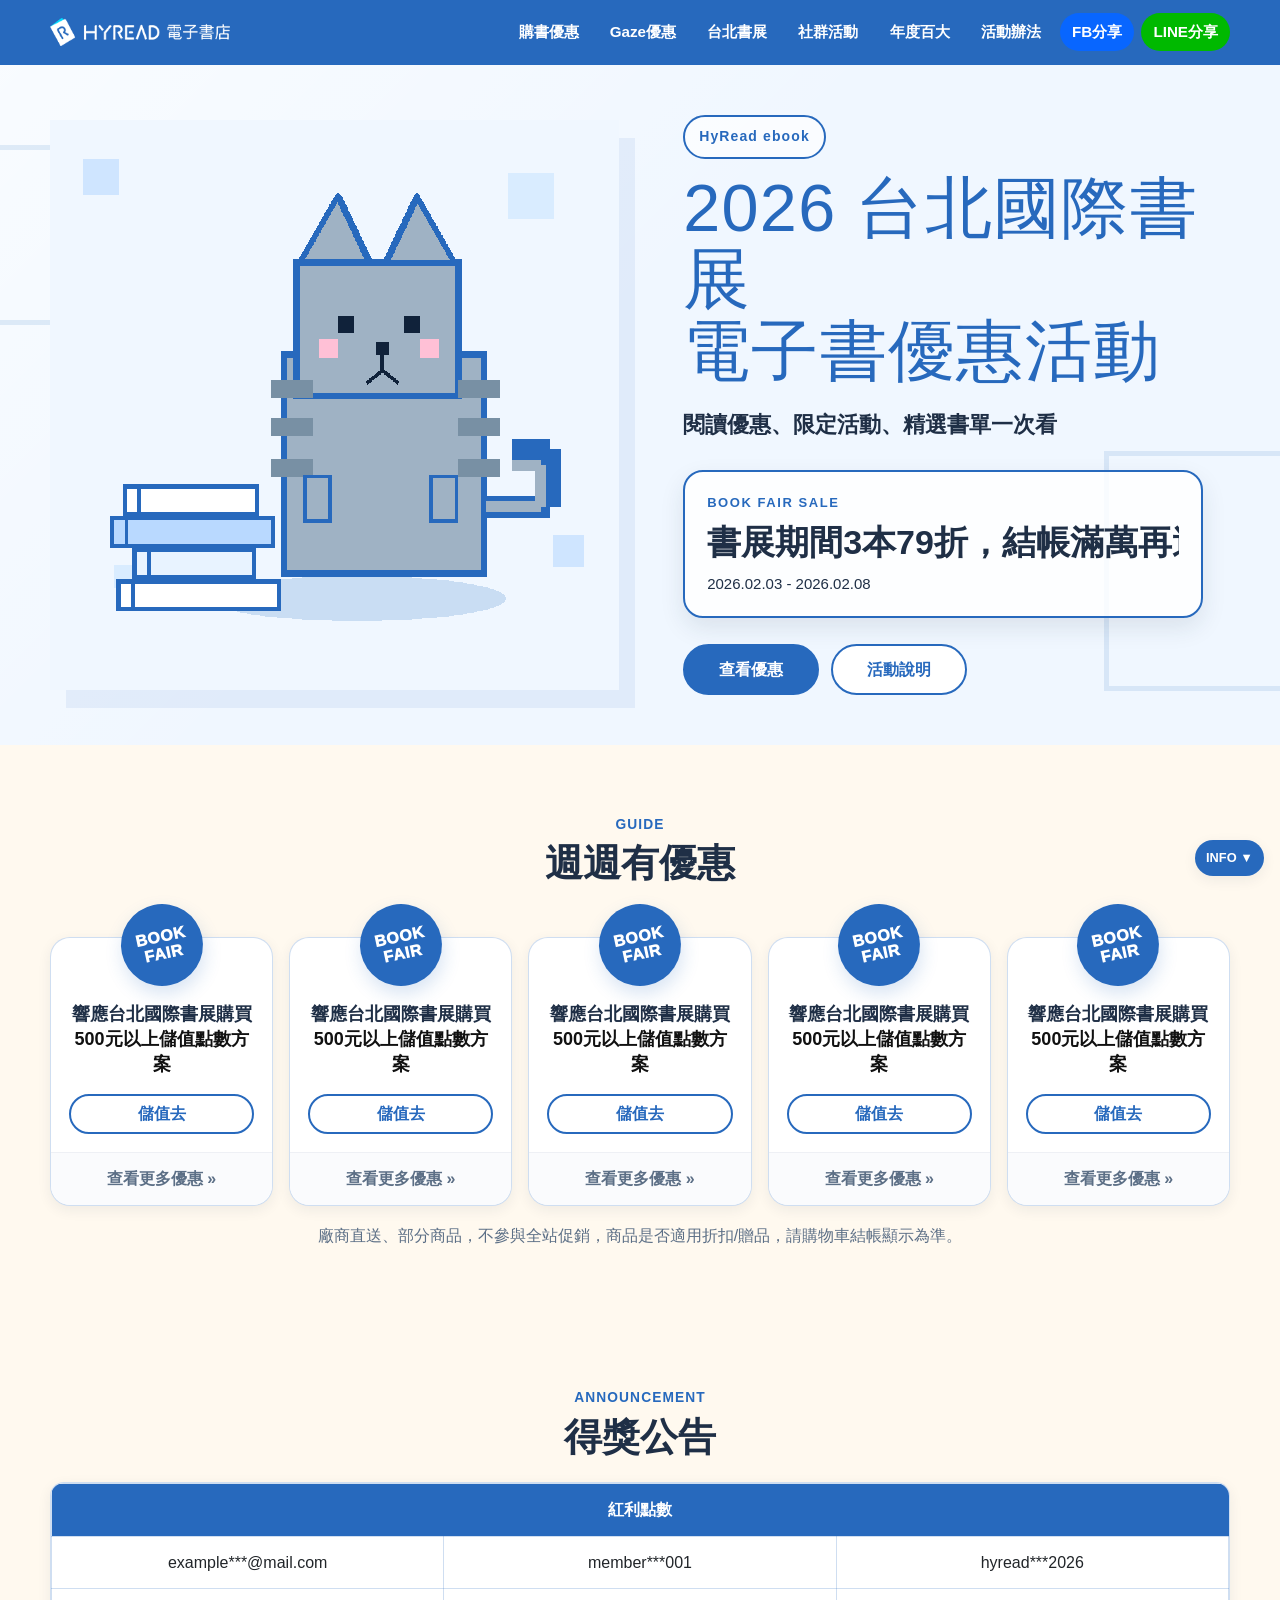
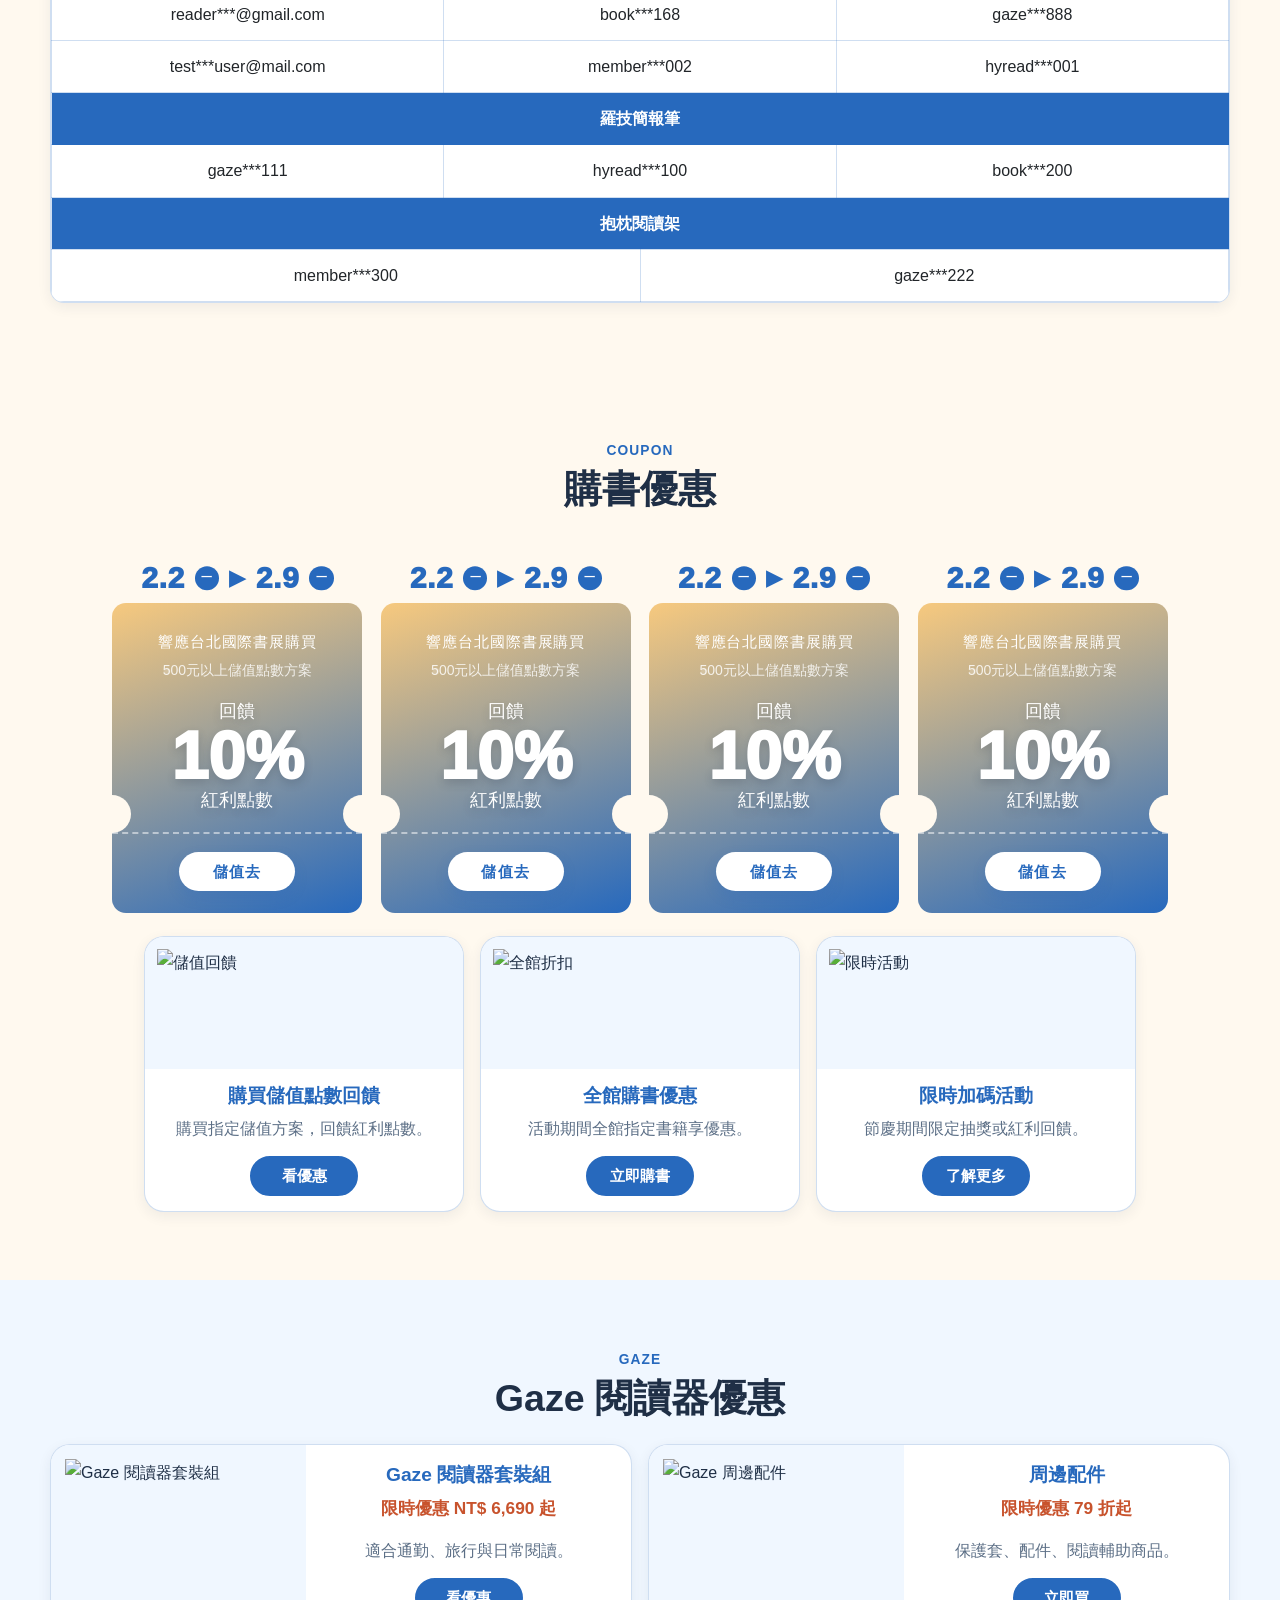
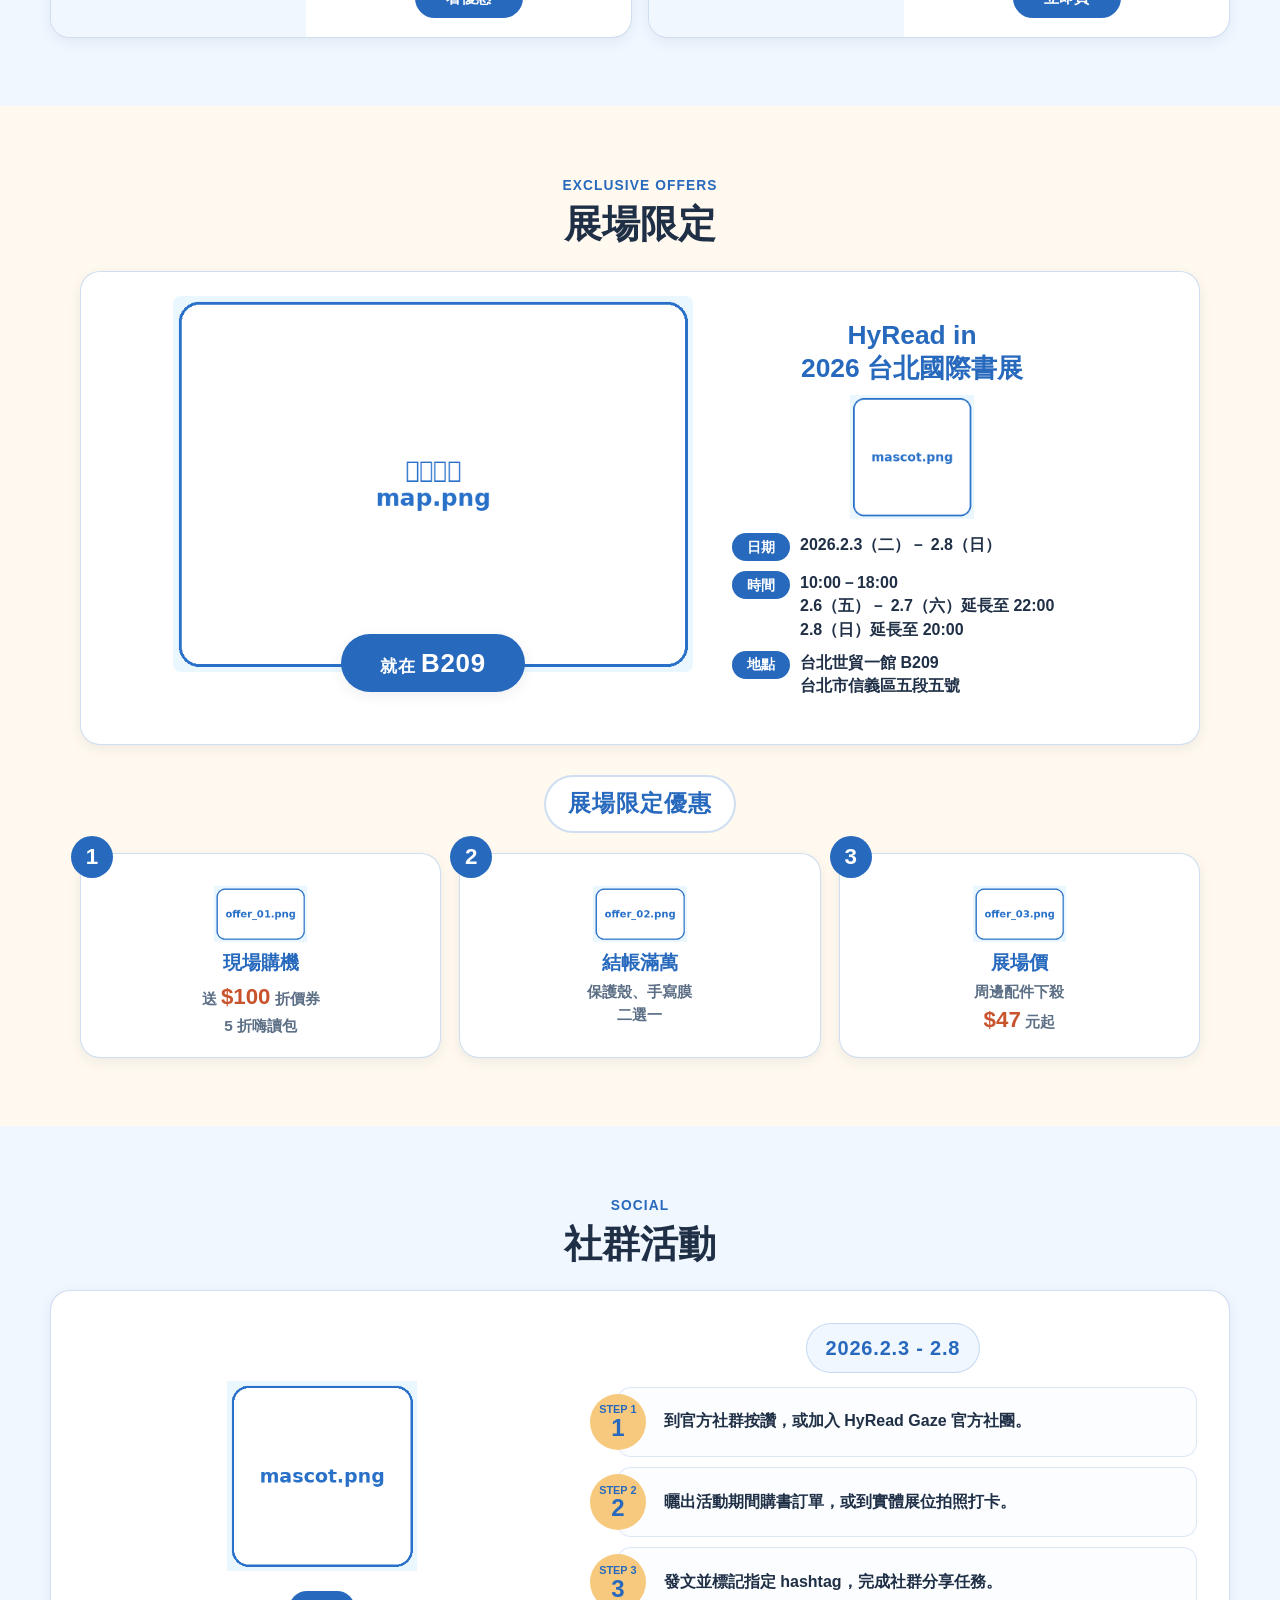
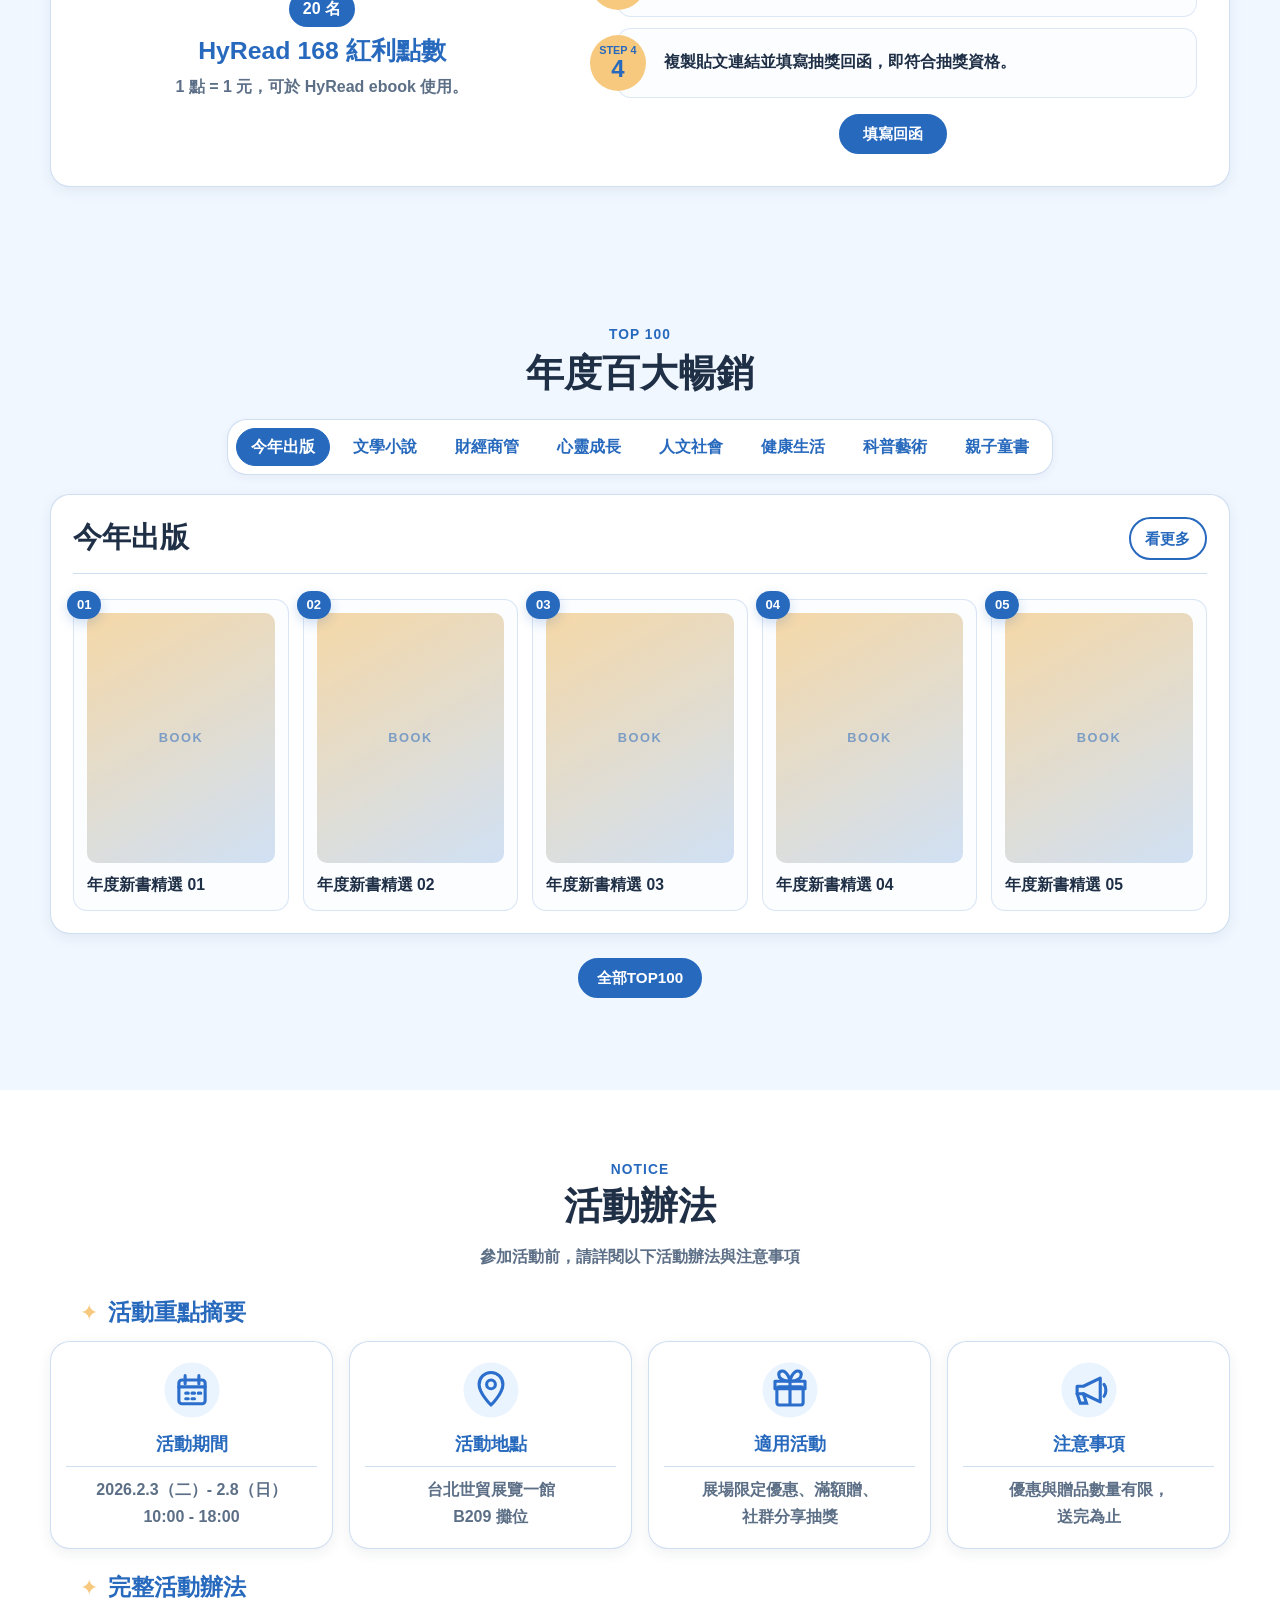
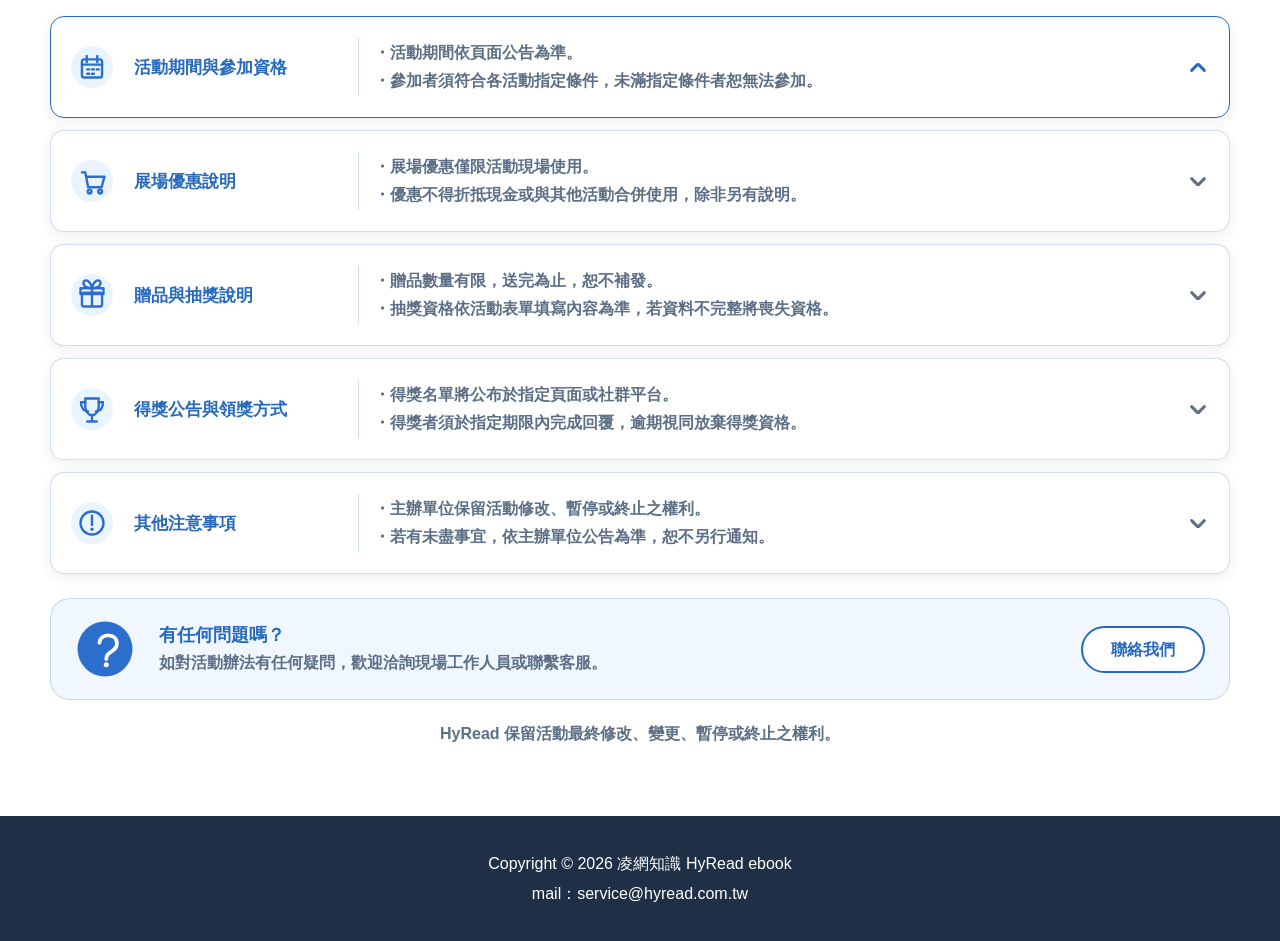
==== commit 77a25059: "hyread book fair template web allll" ====
--- a/tibe-template-framework/index.html
+++ b/tibe-template-framework/index.html
@@ -446,7 +446,7 @@
         <div class="expo-info-panel">
           <div class="expo-info-panel__map">
             <div class="expo-map-card">
-              <button
+              <buttonㄑㄧㄥ
                 class="expo-map-trigger"
                 type="button"
                 data-toggle="modal"
--- a/tibe-template-framework/css/event-framework.css
+++ b/tibe-template-framework/css/event-framework.css
@@ -842,13 +842,27 @@
 }
 
 .winner-table-list {
-  display: grid;
-  gap: .85rem;
-}
-
-.winner-table-list .table-responsive,
+  display: block;
+  overflow: hidden;
+  border: 1px solid var(--event-border);
+  border-radius: var(--event-radius-md);
+  background: var(--event-white);
+  box-shadow: var(--event-shadow-soft);
+}
+
+.winner-table-list .table-responsive {
+  margin-bottom: 0;
+}
+
 .winner-table-list .event-table {
   margin-bottom: 0;
+  border: 0;
+  border-radius: 0;
+  box-shadow: none;
+}
+
+.winner-table-list .table-responsive + .table-responsive .event-table {
+  margin-top: -1px;
 }
 
 /* Coupon */
